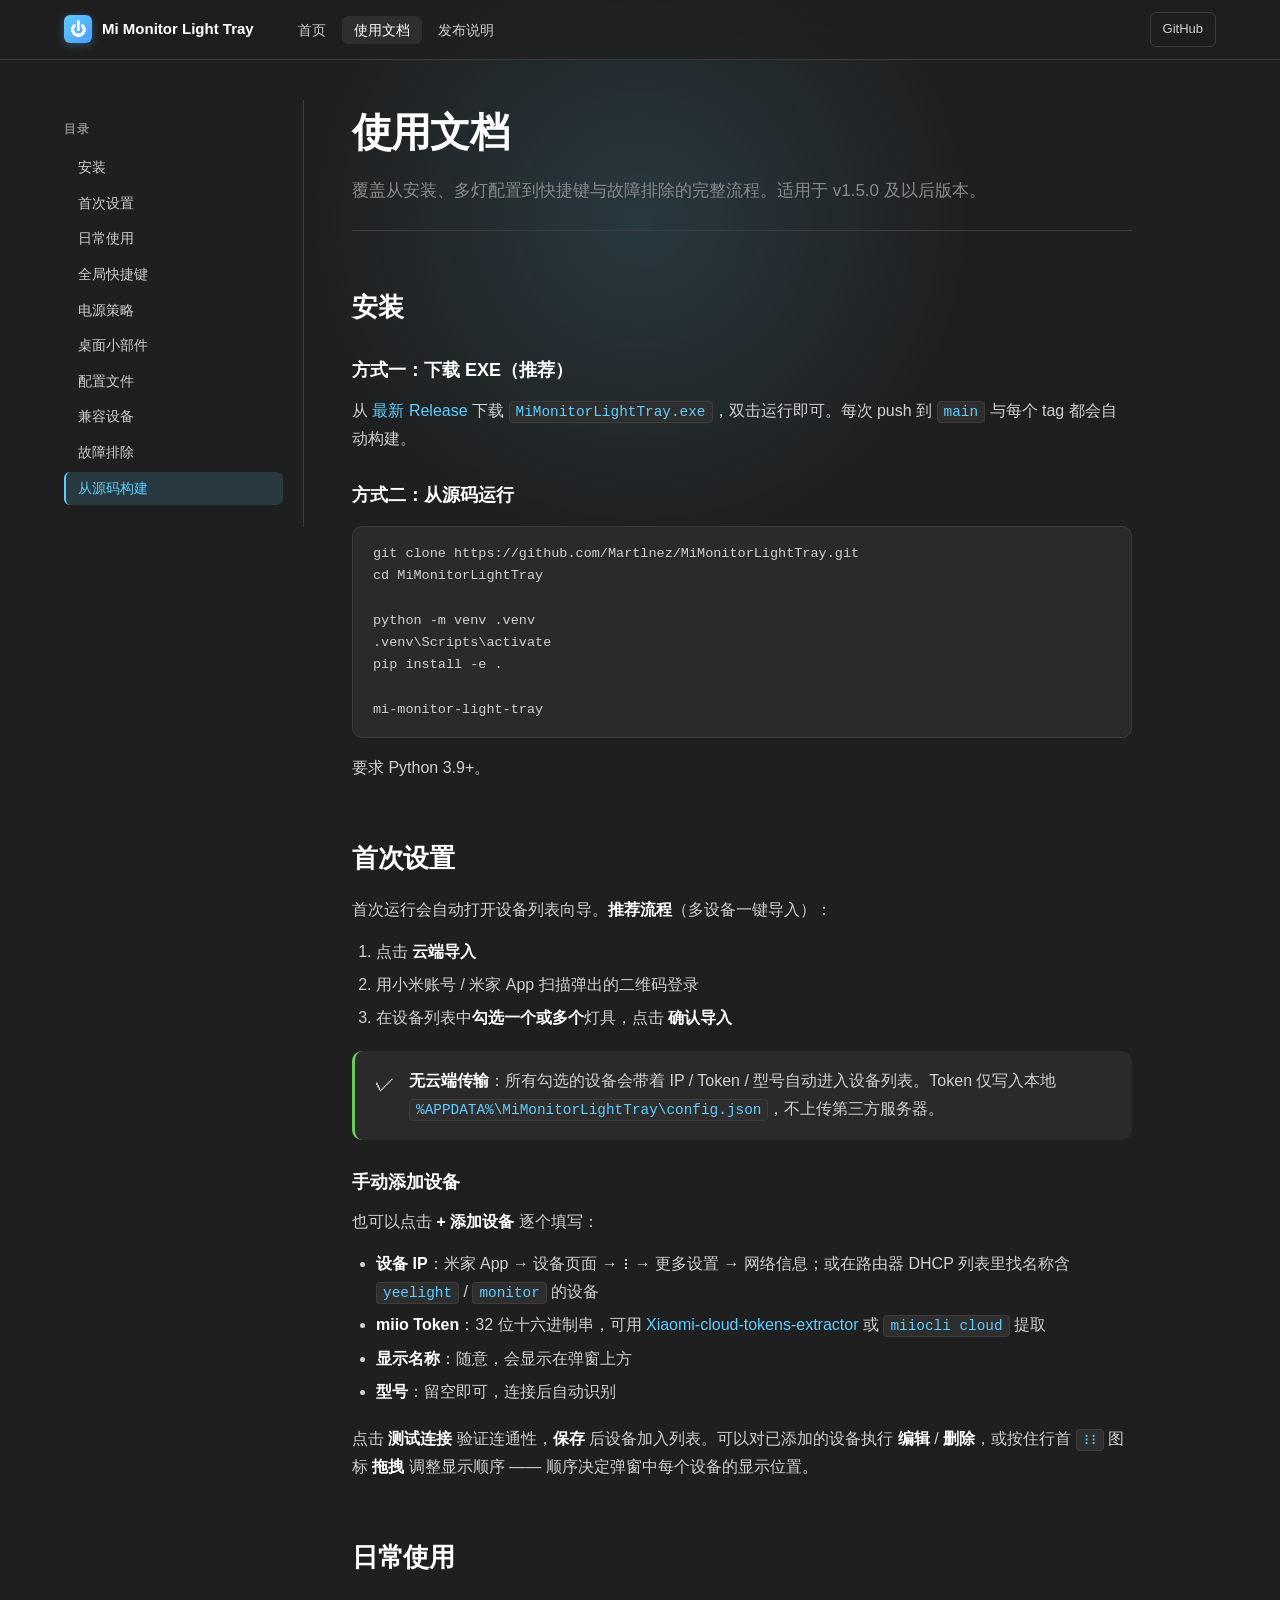
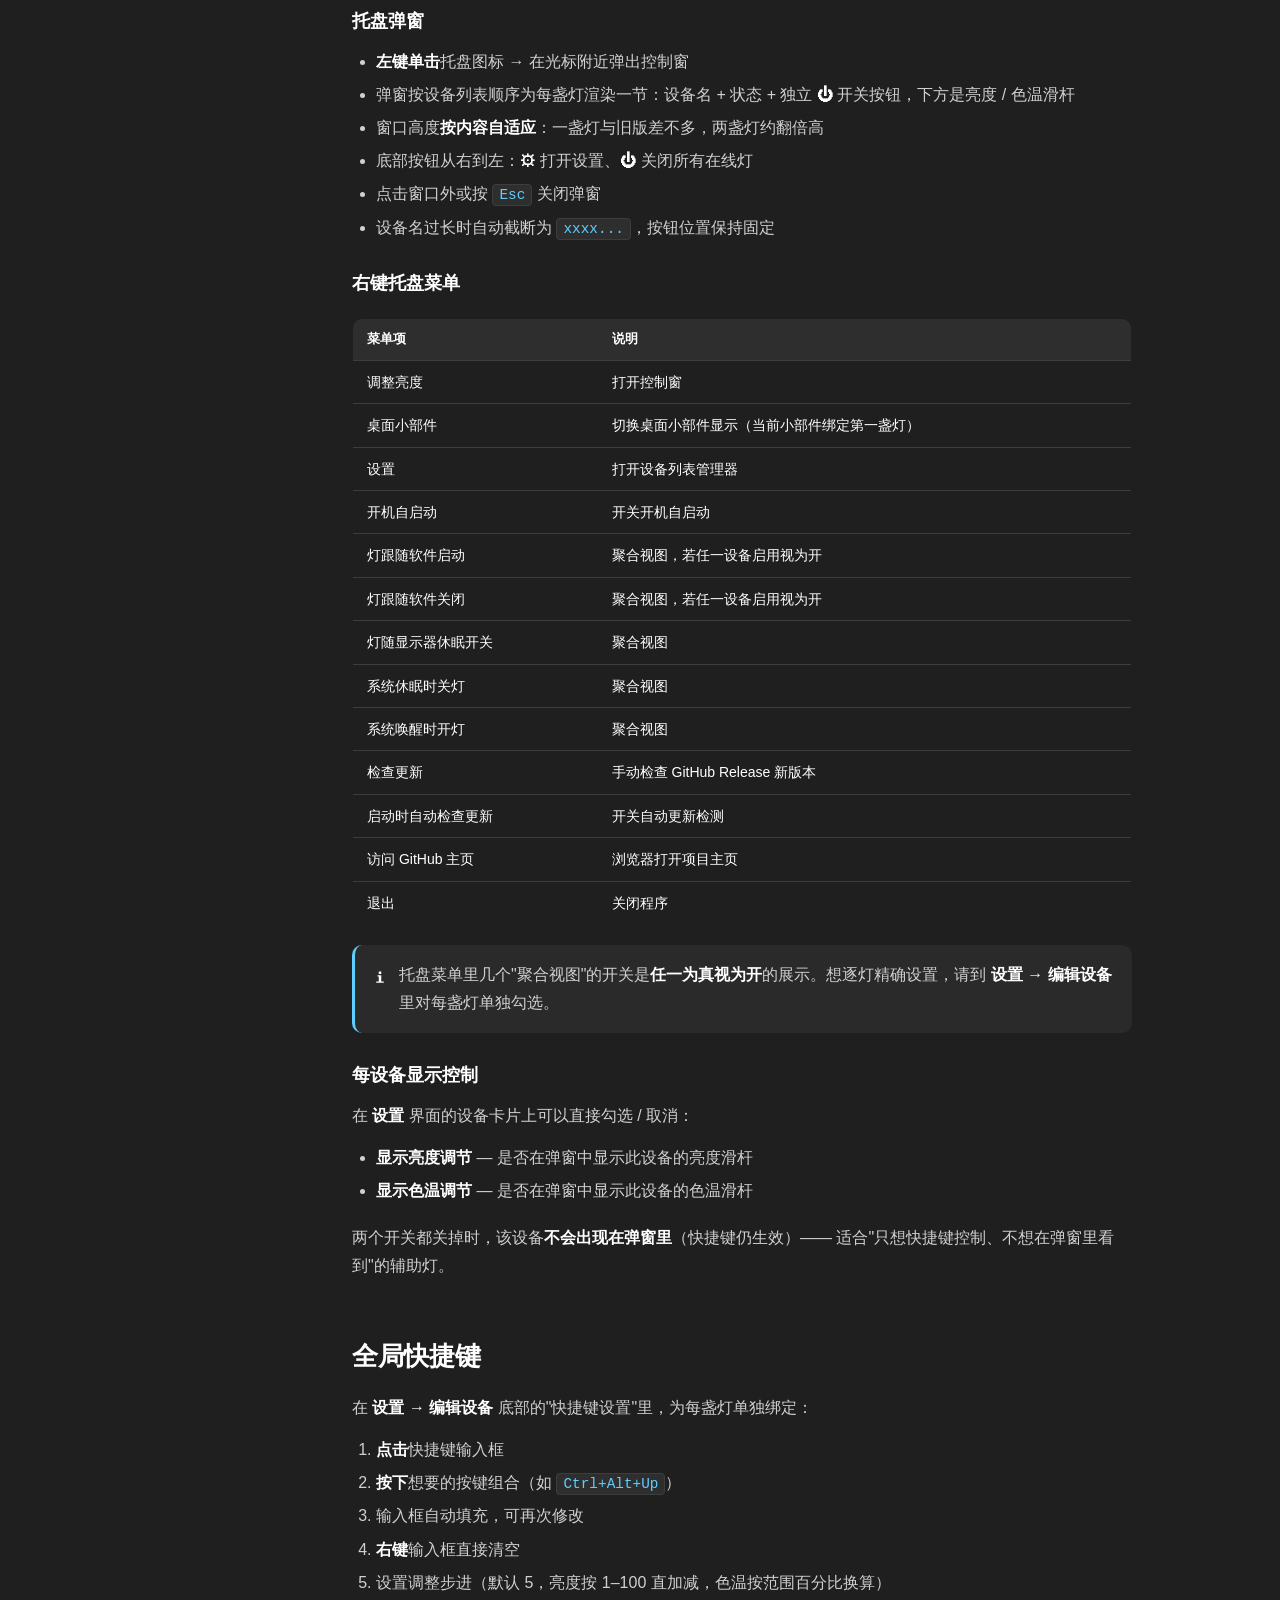
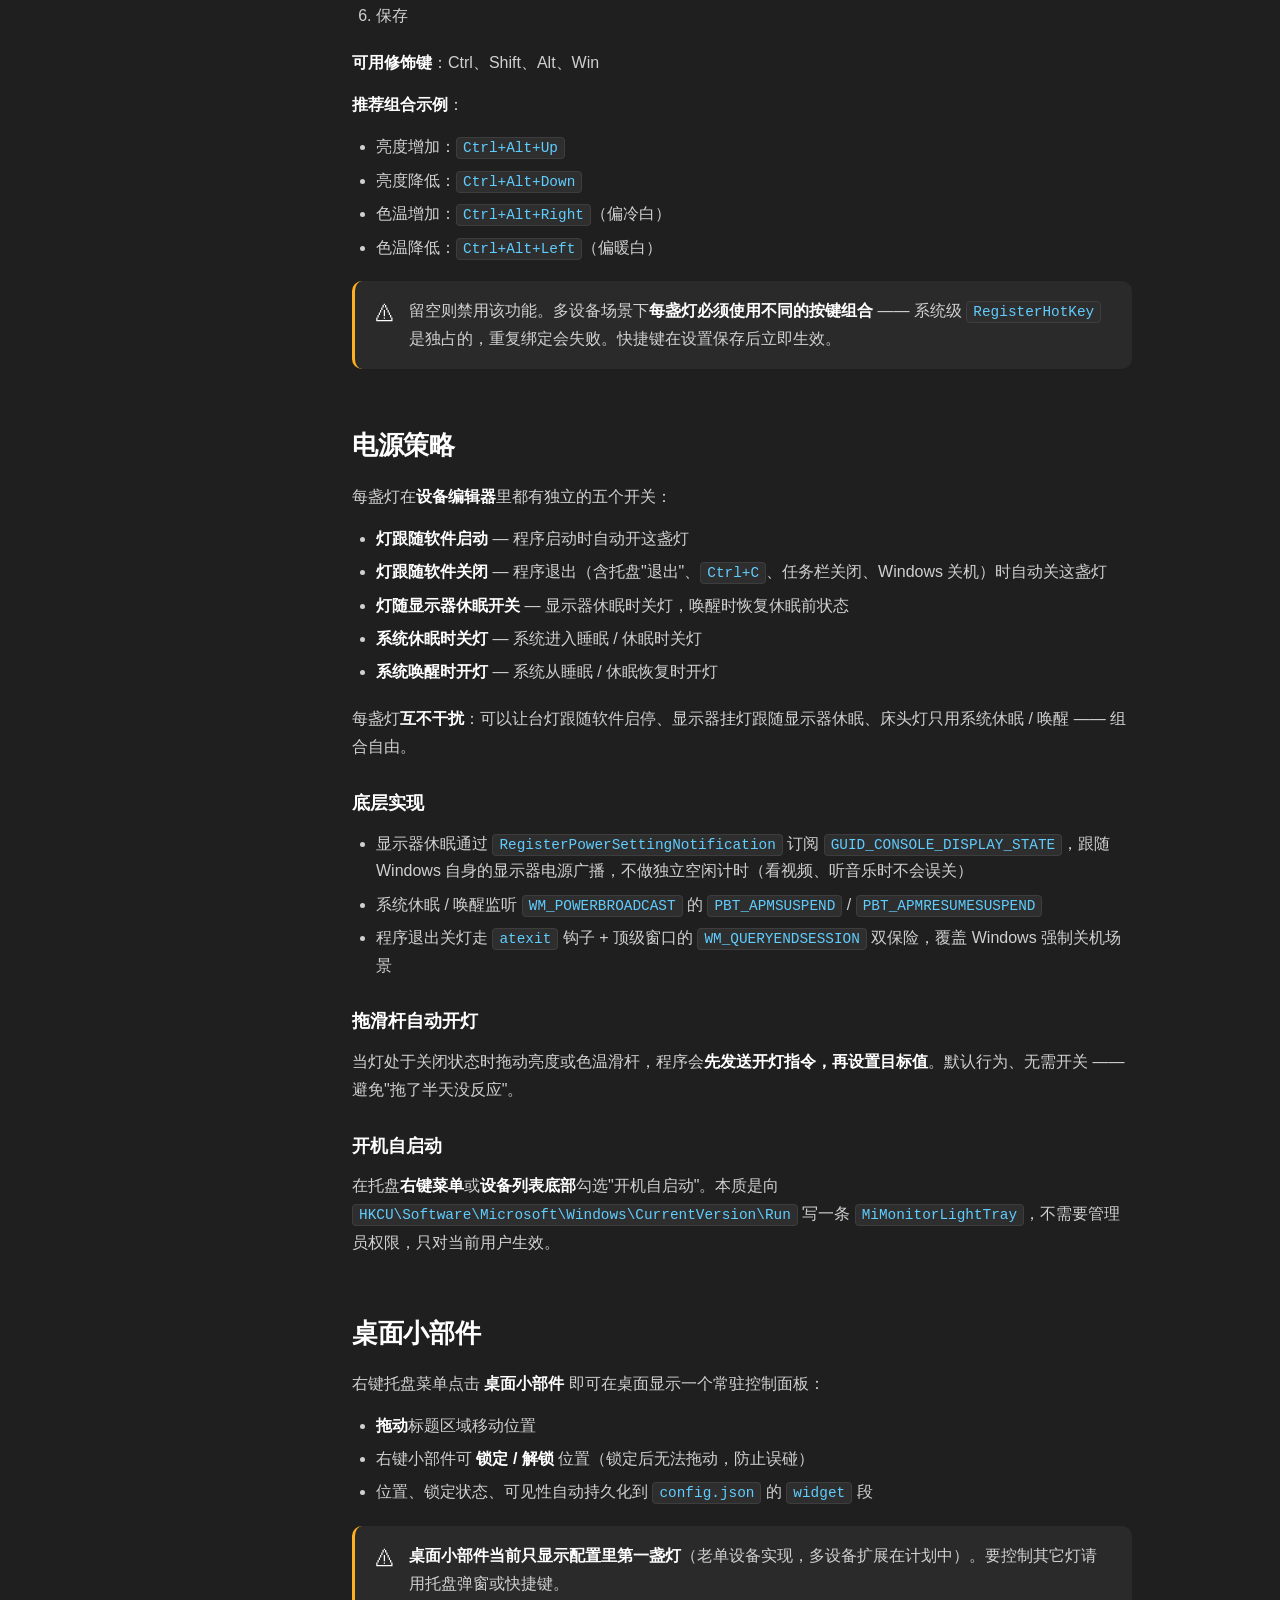
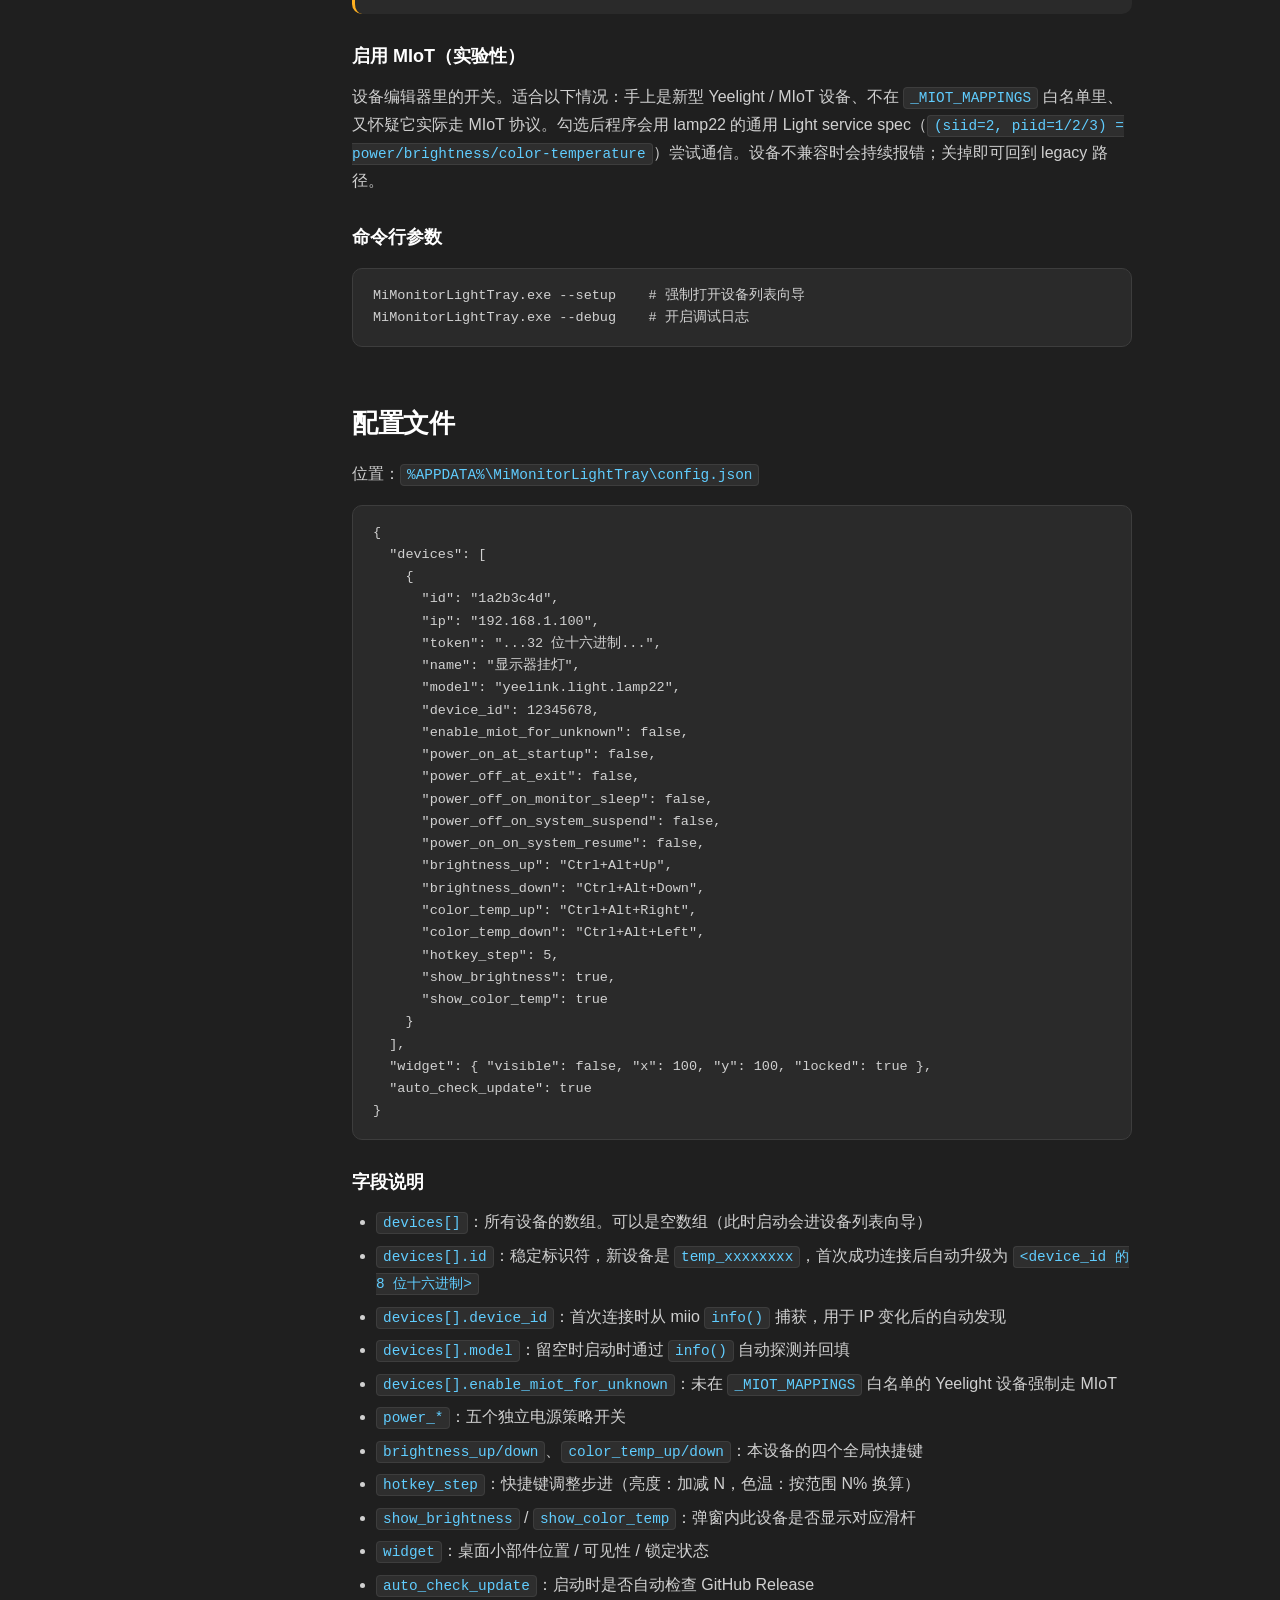
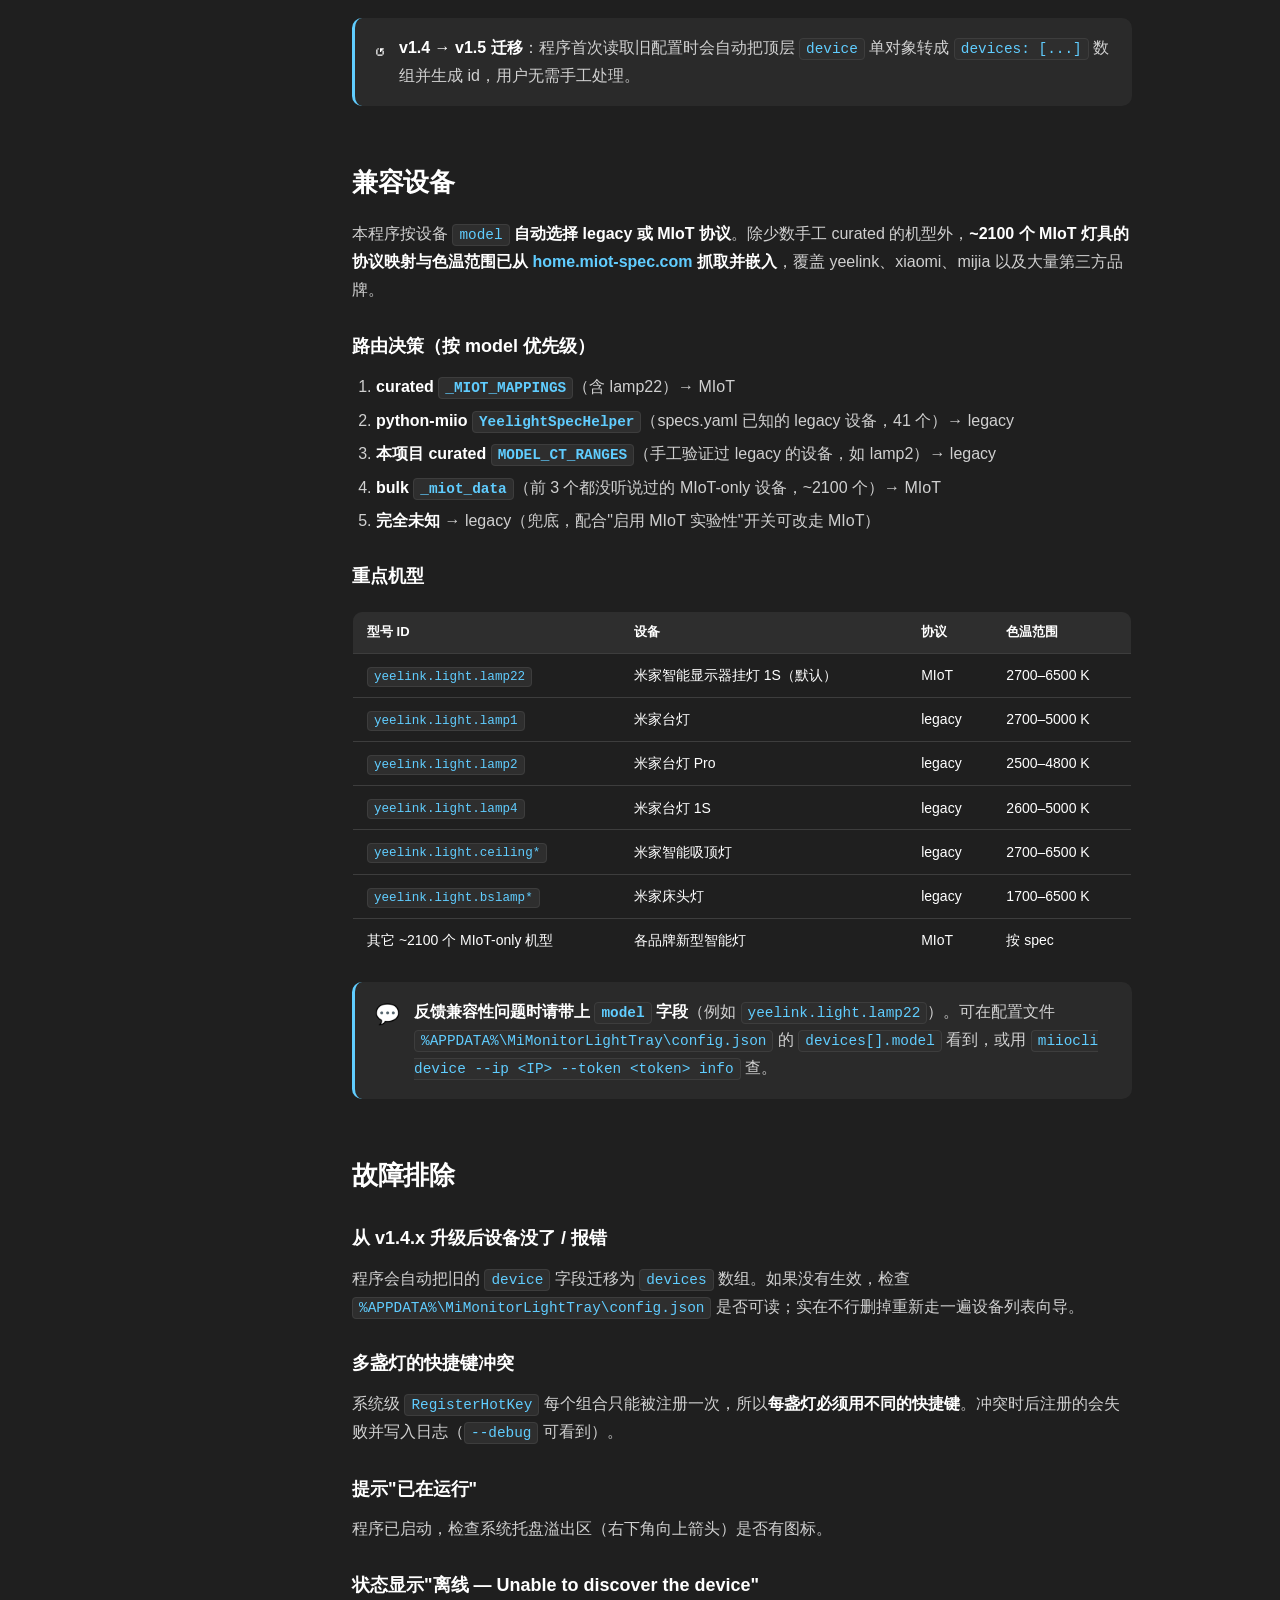
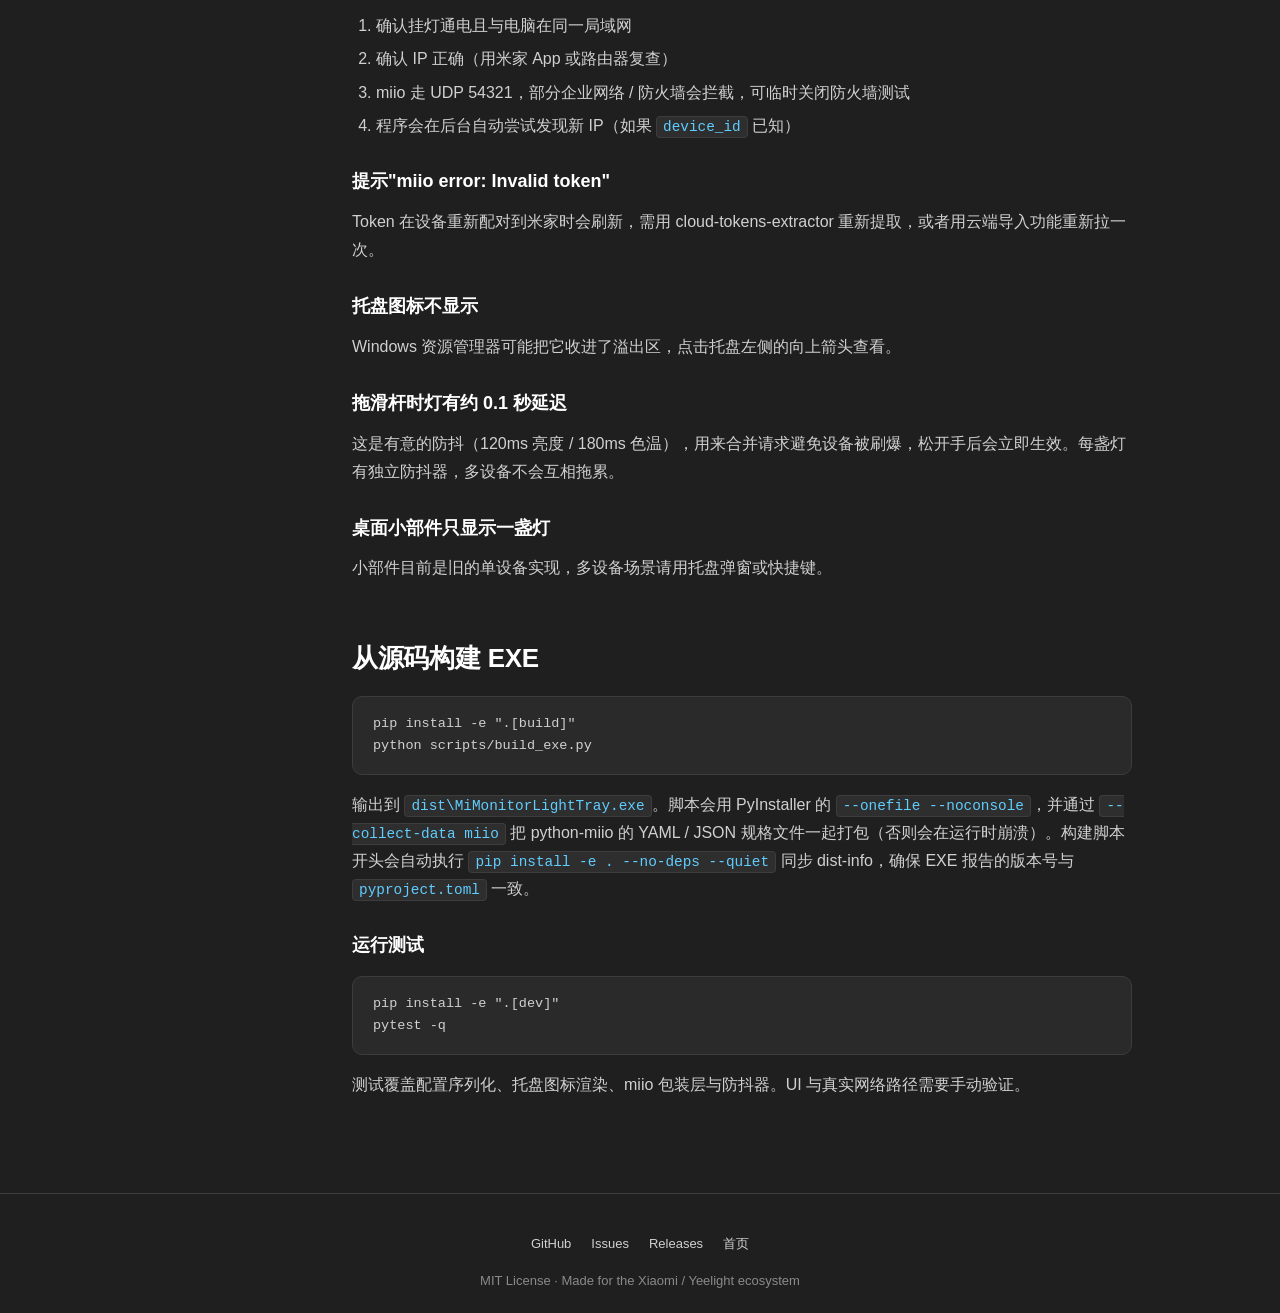
==== docs/guide.html @ fd7fd60d "docs: 新增 GitHub Pages 站点（首页 + 使用文档 + 发布说明） - docs/index.html：项目主页，含 UI mock 预览、特性网格、快速上手 - docs/guid" ====
<!DOCTYPE html>
<html lang="zh-CN">
<head>
<meta charset="UTF-8">
<meta name="viewport" content="width=device-width, initial-scale=1.0">
<title>使用文档 — Mi Monitor Light Tray</title>
<meta name="description" content="Mi Monitor Light Tray 使用手册：安装、多灯配置、快捷键、电源策略、故障排除。">
<link rel="icon" type="image/svg+xml" href="assets/img/favicon.svg">
<link rel="stylesheet" href="assets/css/style.css">
</head>
<body>

<nav class="nav">
    <div class="nav-inner">
        <a href="index.html" class="nav-logo">
            <span class="nav-logo-icon">⏻</span>
            <span>Mi Monitor Light Tray</span>
        </a>
        <ul class="nav-links">
            <li><a href="index.html">首页</a></li>
            <li><a href="guide.html">使用文档</a></li>
            <li><a href="releases.html">发布说明</a></li>
        </ul>
        <a href="https://github.com/Martlnez/MiMonitorLightTray" class="nav-github" target="_blank" rel="noopener">GitHub</a>
    </div>
</nav>

<main>
<div class="doc-layout">

<aside class="doc-toc">
    <h4>目录</h4>
    <ul>
        <li><a href="#安装">安装</a></li>
        <li><a href="#首次设置">首次设置</a></li>
        <li><a href="#使用">日常使用</a></li>
        <li><a href="#快捷键">全局快捷键</a></li>
        <li><a href="#电源策略">电源策略</a></li>
        <li><a href="#桌面小部件">桌面小部件</a></li>
        <li><a href="#配置文件">配置文件</a></li>
        <li><a href="#兼容设备">兼容设备</a></li>
        <li><a href="#故障排除">故障排除</a></li>
        <li><a href="#从源码构建">从源码构建</a></li>
    </ul>
</aside>

<article class="doc-content">

<h1>使用文档</h1>
<p class="doc-lead">
    覆盖从安装、多灯配置到快捷键与故障排除的完整流程。适用于 v1.5.0 及以后版本。
</p>

<h2 id="安装">安装</h2>

<h3>方式一：下载 EXE（推荐）</h3>
<p>从 <a href="https://github.com/Martlnez/MiMonitorLightTray/releases/latest" target="_blank" rel="noopener">最新 Release</a> 下载 <code>MiMonitorLightTray.exe</code>，双击运行即可。每次 push 到 <code>main</code> 与每个 tag 都会自动构建。</p>

<h3>方式二：从源码运行</h3>
<pre><code>git clone https://github.com/Martlnez/MiMonitorLightTray.git
cd MiMonitorLightTray

python -m venv .venv
.venv\Scripts\activate
pip install -e .

mi-monitor-light-tray</code></pre>
<p>要求 Python 3.9+。</p>

<h2 id="首次设置">首次设置</h2>

<p>首次运行会自动打开设备列表向导。<strong>推荐流程</strong>（多设备一键导入）：</p>
<ol>
    <li>点击 <strong>云端导入</strong></li>
    <li>用小米账号 / 米家 App 扫描弹出的二维码登录</li>
    <li>在设备列表中<strong>勾选一个或多个</strong>灯具，点击 <strong>确认导入</strong></li>
</ol>

<div class="callout callout-success">
    <div class="callout-icon">✓</div>
    <div class="callout-body">
        <p><strong>无云端传输</strong>：所有勾选的设备会带着 IP / Token / 型号自动进入设备列表。Token 仅写入本地 <code>%APPDATA%\MiMonitorLightTray\config.json</code>，不上传第三方服务器。</p>
    </div>
</div>

<h3>手动添加设备</h3>
<p>也可以点击 <strong>+ 添加设备</strong> 逐个填写：</p>
<ul>
    <li><strong>设备 IP</strong>：米家 App → 设备页面 → ⋮ → 更多设置 → 网络信息；或在路由器 DHCP 列表里找名称含 <code>yeelight</code> / <code>monitor</code> 的设备</li>
    <li><strong>miio Token</strong>：32 位十六进制串，可用 <a href="https://github.com/PiotrMachowski/Xiaomi-cloud-tokens-extractor" target="_blank" rel="noopener">Xiaomi-cloud-tokens-extractor</a> 或 <code>miiocli cloud</code> 提取</li>
    <li><strong>显示名称</strong>：随意，会显示在弹窗上方</li>
    <li><strong>型号</strong>：留空即可，连接后自动识别</li>
</ul>
<p>点击 <strong>测试连接</strong> 验证连通性，<strong>保存</strong> 后设备加入列表。可以对已添加的设备执行 <strong>编辑</strong> / <strong>删除</strong>，或按住行首 <code>⋮⋮</code> 图标 <strong>拖拽</strong> 调整显示顺序 —— 顺序决定弹窗中每个设备的显示位置。</p>

<h2 id="使用">日常使用</h2>

<h3>托盘弹窗</h3>
<ul>
    <li><strong>左键单击</strong>托盘图标 → 在光标附近弹出控制窗</li>
    <li>弹窗按设备列表顺序为每盏灯渲染一节：设备名 + 状态 + 独立 <strong>⏻</strong> 开关按钮，下方是亮度 / 色温滑杆</li>
    <li>窗口高度<strong>按内容自适应</strong>：一盏灯与旧版差不多，两盏灯约翻倍高</li>
    <li>底部按钮从右到左：<strong>⚙</strong> 打开设置、<strong>⏻</strong> 关闭所有在线灯</li>
    <li>点击窗口外或按 <code>Esc</code> 关闭弹窗</li>
    <li>设备名过长时自动截断为 <code>xxxx...</code>，按钮位置保持固定</li>
</ul>

<h3>右键托盘菜单</h3>
<table>
<thead><tr><th>菜单项</th><th>说明</th></tr></thead>
<tbody>
<tr><td>调整亮度</td><td>打开控制窗</td></tr>
<tr><td>桌面小部件</td><td>切换桌面小部件显示（当前小部件绑定第一盏灯）</td></tr>
<tr><td>设置</td><td>打开设备列表管理器</td></tr>
<tr><td>开机自启动</td><td>开关开机自启动</td></tr>
<tr><td>灯跟随软件启动</td><td>聚合视图，若任一设备启用视为开</td></tr>
<tr><td>灯跟随软件关闭</td><td>聚合视图，若任一设备启用视为开</td></tr>
<tr><td>灯随显示器休眠开关</td><td>聚合视图</td></tr>
<tr><td>系统休眠时关灯</td><td>聚合视图</td></tr>
<tr><td>系统唤醒时开灯</td><td>聚合视图</td></tr>
<tr><td>检查更新</td><td>手动检查 GitHub Release 新版本</td></tr>
<tr><td>启动时自动检查更新</td><td>开关自动更新检测</td></tr>
<tr><td>访问 GitHub 主页</td><td>浏览器打开项目主页</td></tr>
<tr><td>退出</td><td>关闭程序</td></tr>
</tbody>
</table>

<div class="callout callout-info">
    <div class="callout-icon">ℹ</div>
    <div class="callout-body">
        <p>托盘菜单里几个"聚合视图"的开关是<strong>任一为真视为开</strong>的展示。想逐灯精确设置，请到 <strong>设置 → 编辑设备</strong> 里对每盏灯单独勾选。</p>
    </div>
</div>

<h3>每设备显示控制</h3>
<p>在 <strong>设置</strong> 界面的设备卡片上可以直接勾选 / 取消：</p>
<ul>
    <li><strong>显示亮度调节</strong> — 是否在弹窗中显示此设备的亮度滑杆</li>
    <li><strong>显示色温调节</strong> — 是否在弹窗中显示此设备的色温滑杆</li>
</ul>
<p>两个开关都关掉时，该设备<strong>不会出现在弹窗里</strong>（快捷键仍生效）—— 适合"只想快捷键控制、不想在弹窗里看到"的辅助灯。</p>

<h2 id="快捷键">全局快捷键</h2>

<p>在 <strong>设置 → 编辑设备</strong> 底部的"快捷键设置"里，为每盏灯单独绑定：</p>
<ol>
    <li><strong>点击</strong>快捷键输入框</li>
    <li><strong>按下</strong>想要的按键组合（如 <code>Ctrl+Alt+Up</code>）</li>
    <li>输入框自动填充，可再次修改</li>
    <li><strong>右键</strong>输入框直接清空</li>
    <li>设置调整步进（默认 5，亮度按 1–100 直加减，色温按范围百分比换算）</li>
    <li>保存</li>
</ol>

<p><strong>可用修饰键</strong>：Ctrl、Shift、Alt、Win</p>
<p><strong>推荐组合示例</strong>：</p>
<ul>
    <li>亮度增加：<code>Ctrl+Alt+Up</code></li>
    <li>亮度降低：<code>Ctrl+Alt+Down</code></li>
    <li>色温增加：<code>Ctrl+Alt+Right</code>（偏冷白）</li>
    <li>色温降低：<code>Ctrl+Alt+Left</code>（偏暖白）</li>
</ul>

<div class="callout callout-warn">
    <div class="callout-icon">⚠</div>
    <div class="callout-body">
        <p>留空则禁用该功能。多设备场景下<strong>每盏灯必须使用不同的按键组合</strong> —— 系统级 <code>RegisterHotKey</code> 是独占的，重复绑定会失败。快捷键在设置保存后立即生效。</p>
    </div>
</div>

<h2 id="电源策略">电源策略</h2>

<p>每盏灯在<strong>设备编辑器</strong>里都有独立的五个开关：</p>
<ul>
    <li><strong>灯跟随软件启动</strong> — 程序启动时自动开这盏灯</li>
    <li><strong>灯跟随软件关闭</strong> — 程序退出（含托盘"退出"、<code>Ctrl+C</code>、任务栏关闭、Windows 关机）时自动关这盏灯</li>
    <li><strong>灯随显示器休眠开关</strong> — 显示器休眠时关灯，唤醒时恢复休眠前状态</li>
    <li><strong>系统休眠时关灯</strong> — 系统进入睡眠 / 休眠时关灯</li>
    <li><strong>系统唤醒时开灯</strong> — 系统从睡眠 / 休眠恢复时开灯</li>
</ul>

<p>每盏灯<strong>互不干扰</strong>：可以让台灯跟随软件启停、显示器挂灯跟随显示器休眠、床头灯只用系统休眠 / 唤醒 —— 组合自由。</p>

<h3>底层实现</h3>
<ul>
    <li>显示器休眠通过 <code>RegisterPowerSettingNotification</code> 订阅 <code>GUID_CONSOLE_DISPLAY_STATE</code>，跟随 Windows 自身的显示器电源广播，不做独立空闲计时（看视频、听音乐时不会误关）</li>
    <li>系统休眠 / 唤醒监听 <code>WM_POWERBROADCAST</code> 的 <code>PBT_APMSUSPEND</code> / <code>PBT_APMRESUMESUSPEND</code></li>
    <li>程序退出关灯走 <code>atexit</code> 钩子 + 顶级窗口的 <code>WM_QUERYENDSESSION</code> 双保险，覆盖 Windows 强制关机场景</li>
</ul>

<h3>拖滑杆自动开灯</h3>
<p>当灯处于关闭状态时拖动亮度或色温滑杆，程序会<strong>先发送开灯指令，再设置目标值</strong>。默认行为、无需开关 —— 避免"拖了半天没反应"。</p>

<h3>开机自启动</h3>
<p>在托盘<strong>右键菜单</strong>或<strong>设备列表底部</strong>勾选"开机自启动"。本质是向 <code>HKCU\Software\Microsoft\Windows\CurrentVersion\Run</code> 写一条 <code>MiMonitorLightTray</code>，不需要管理员权限，只对当前用户生效。</p>

<h2 id="桌面小部件">桌面小部件</h2>

<p>右键托盘菜单点击 <strong>桌面小部件</strong> 即可在桌面显示一个常驻控制面板：</p>
<ul>
    <li><strong>拖动</strong>标题区域移动位置</li>
    <li>右键小部件可 <strong>锁定 / 解锁</strong> 位置（锁定后无法拖动，防止误碰）</li>
    <li>位置、锁定状态、可见性自动持久化到 <code>config.json</code> 的 <code>widget</code> 段</li>
</ul>

<div class="callout callout-warn">
    <div class="callout-icon">⚠</div>
    <div class="callout-body">
        <p><strong>桌面小部件当前只显示配置里第一盏灯</strong>（老单设备实现，多设备扩展在计划中）。要控制其它灯请用托盘弹窗或快捷键。</p>
    </div>
</div>

<h3>启用 MIoT（实验性）</h3>
<p>设备编辑器里的开关。适合以下情况：手上是新型 Yeelight / MIoT 设备、不在 <code>_MIOT_MAPPINGS</code> 白名单里、又怀疑它实际走 MIoT 协议。勾选后程序会用 lamp22 的通用 Light service spec（<code>(siid=2, piid=1/2/3) = power/brightness/color-temperature</code>）尝试通信。设备不兼容时会持续报错；关掉即可回到 legacy 路径。</p>

<h3>命令行参数</h3>
<pre><code>MiMonitorLightTray.exe --setup    # 强制打开设备列表向导
MiMonitorLightTray.exe --debug    # 开启调试日志</code></pre>

<h2 id="配置文件">配置文件</h2>

<p>位置：<code>%APPDATA%\MiMonitorLightTray\config.json</code></p>

<pre><code>{
  "devices": [
    {
      "id": "1a2b3c4d",
      "ip": "192.168.1.100",
      "token": "...32 位十六进制...",
      "name": "显示器挂灯",
      "model": "yeelink.light.lamp22",
      "device_id": 12345678,
      "enable_miot_for_unknown": false,
      "power_on_at_startup": false,
      "power_off_at_exit": false,
      "power_off_on_monitor_sleep": false,
      "power_off_on_system_suspend": false,
      "power_on_on_system_resume": false,
      "brightness_up": "Ctrl+Alt+Up",
      "brightness_down": "Ctrl+Alt+Down",
      "color_temp_up": "Ctrl+Alt+Right",
      "color_temp_down": "Ctrl+Alt+Left",
      "hotkey_step": 5,
      "show_brightness": true,
      "show_color_temp": true
    }
  ],
  "widget": { "visible": false, "x": 100, "y": 100, "locked": true },
  "auto_check_update": true
}</code></pre>

<h3>字段说明</h3>
<ul>
    <li><code>devices[]</code>：所有设备的数组。可以是空数组（此时启动会进设备列表向导）</li>
    <li><code>devices[].id</code>：稳定标识符，新设备是 <code>temp_xxxxxxxx</code>，首次成功连接后自动升级为 <code>&lt;device_id 的 8 位十六进制&gt;</code></li>
    <li><code>devices[].device_id</code>：首次连接时从 miio <code>info()</code> 捕获，用于 IP 变化后的自动发现</li>
    <li><code>devices[].model</code>：留空时启动时通过 <code>info()</code> 自动探测并回填</li>
    <li><code>devices[].enable_miot_for_unknown</code>：未在 <code>_MIOT_MAPPINGS</code> 白名单的 Yeelight 设备强制走 MIoT</li>
    <li><code>power_*</code>：五个独立电源策略开关</li>
    <li><code>brightness_up/down</code>、<code>color_temp_up/down</code>：本设备的四个全局快捷键</li>
    <li><code>hotkey_step</code>：快捷键调整步进（亮度：加减 N，色温：按范围 N% 换算）</li>
    <li><code>show_brightness</code> / <code>show_color_temp</code>：弹窗内此设备是否显示对应滑杆</li>
    <li><code>widget</code>：桌面小部件位置 / 可见性 / 锁定状态</li>
    <li><code>auto_check_update</code>：启动时是否自动检查 GitHub Release</li>
</ul>

<div class="callout callout-info">
    <div class="callout-icon">↺</div>
    <div class="callout-body">
        <p><strong>v1.4 → v1.5 迁移</strong>：程序首次读取旧配置时会自动把顶层 <code>device</code> 单对象转成 <code>devices: [...]</code> 数组并生成 id，用户无需手工处理。</p>
    </div>
</div>

<h2 id="兼容设备">兼容设备</h2>

<p>本程序按设备 <code>model</code> <strong>自动选择 legacy 或 MIoT 协议</strong>。除少数手工 curated 的机型外，<strong>~2100 个 MIoT 灯具的协议映射与色温范围已从 <a href="https://home.miot-spec.com" target="_blank" rel="noopener">home.miot-spec.com</a> 抓取并嵌入</strong>，覆盖 yeelink、xiaomi、mijia 以及大量第三方品牌。</p>

<h3>路由决策（按 model 优先级）</h3>
<ol>
    <li><strong>curated <code>_MIOT_MAPPINGS</code></strong>（含 lamp22）→ MIoT</li>
    <li><strong>python-miio <code>YeelightSpecHelper</code></strong>（specs.yaml 已知的 legacy 设备，41 个）→ legacy</li>
    <li><strong>本项目 curated <code>MODEL_CT_RANGES</code></strong>（手工验证过 legacy 的设备，如 lamp2）→ legacy</li>
    <li><strong>bulk <code>_miot_data</code></strong>（前 3 个都没听说过的 MIoT-only 设备，~2100 个）→ MIoT</li>
    <li><strong>完全未知</strong> → legacy（兜底，配合"启用 MIoT 实验性"开关可改走 MIoT）</li>
</ol>

<h3>重点机型</h3>
<table>
<thead><tr><th>型号 ID</th><th>设备</th><th>协议</th><th>色温范围</th></tr></thead>
<tbody>
<tr><td><code>yeelink.light.lamp22</code></td><td>米家智能显示器挂灯 1S（默认）</td><td>MIoT</td><td>2700–6500 K</td></tr>
<tr><td><code>yeelink.light.lamp1</code></td><td>米家台灯</td><td>legacy</td><td>2700–5000 K</td></tr>
<tr><td><code>yeelink.light.lamp2</code></td><td>米家台灯 Pro</td><td>legacy</td><td>2500–4800 K</td></tr>
<tr><td><code>yeelink.light.lamp4</code></td><td>米家台灯 1S</td><td>legacy</td><td>2600–5000 K</td></tr>
<tr><td><code>yeelink.light.ceiling*</code></td><td>米家智能吸顶灯</td><td>legacy</td><td>2700–6500 K</td></tr>
<tr><td><code>yeelink.light.bslamp*</code></td><td>米家床头灯</td><td>legacy</td><td>1700–6500 K</td></tr>
<tr><td>其它 ~2100 个 MIoT-only 机型</td><td>各品牌新型智能灯</td><td>MIoT</td><td>按 spec</td></tr>
</tbody>
</table>

<div class="callout callout-info">
    <div class="callout-icon">💬</div>
    <div class="callout-body">
        <p><strong>反馈兼容性问题时请带上 <code>model</code> 字段</strong>（例如 <code>yeelink.light.lamp22</code>）。可在配置文件 <code>%APPDATA%\MiMonitorLightTray\config.json</code> 的 <code>devices[].model</code> 看到，或用 <code>miiocli device --ip &lt;IP&gt; --token &lt;token&gt; info</code> 查。</p>
    </div>
</div>

<h2 id="故障排除">故障排除</h2>

<h3>从 v1.4.x 升级后设备没了 / 报错</h3>
<p>程序会自动把旧的 <code>device</code> 字段迁移为 <code>devices</code> 数组。如果没有生效，检查 <code>%APPDATA%\MiMonitorLightTray\config.json</code> 是否可读；实在不行删掉重新走一遍设备列表向导。</p>

<h3>多盏灯的快捷键冲突</h3>
<p>系统级 <code>RegisterHotKey</code> 每个组合只能被注册一次，所以<strong>每盏灯必须用不同的快捷键</strong>。冲突时后注册的会失败并写入日志（<code>--debug</code> 可看到）。</p>

<h3>提示"已在运行"</h3>
<p>程序已启动，检查系统托盘溢出区（右下角向上箭头）是否有图标。</p>

<h3>状态显示"离线 — Unable to discover the device"</h3>
<ol>
    <li>确认挂灯通电且与电脑在同一局域网</li>
    <li>确认 IP 正确（用米家 App 或路由器复查）</li>
    <li>miio 走 UDP 54321，部分企业网络 / 防火墙会拦截，可临时关闭防火墙测试</li>
    <li>程序会在后台自动尝试发现新 IP（如果 <code>device_id</code> 已知）</li>
</ol>

<h3>提示"miio error: Invalid token"</h3>
<p>Token 在设备重新配对到米家时会刷新，需用 cloud-tokens-extractor 重新提取，或者用云端导入功能重新拉一次。</p>

<h3>托盘图标不显示</h3>
<p>Windows 资源管理器可能把它收进了溢出区，点击托盘左侧的向上箭头查看。</p>

<h3>拖滑杆时灯有约 0.1 秒延迟</h3>
<p>这是有意的防抖（120ms 亮度 / 180ms 色温），用来合并请求避免设备被刷爆，松开手后会立即生效。每盏灯有独立防抖器，多设备不会互相拖累。</p>

<h3>桌面小部件只显示一盏灯</h3>
<p>小部件目前是旧的单设备实现，多设备场景请用托盘弹窗或快捷键。</p>

<h2 id="从源码构建">从源码构建 EXE</h2>

<pre><code>pip install -e ".[build]"
python scripts/build_exe.py</code></pre>

<p>输出到 <code>dist\MiMonitorLightTray.exe</code>。脚本会用 PyInstaller 的 <code>--onefile --noconsole</code>，并通过 <code>--collect-data miio</code> 把 python-miio 的 YAML / JSON 规格文件一起打包（否则会在运行时崩溃）。构建脚本开头会自动执行 <code>pip install -e . --no-deps --quiet</code> 同步 dist-info，确保 EXE 报告的版本号与 <code>pyproject.toml</code> 一致。</p>

<h3>运行测试</h3>
<pre><code>pip install -e ".[dev]"
pytest -q</code></pre>

<p>测试覆盖配置序列化、托盘图标渲染、miio 包装层与防抖器。UI 与真实网络路径需要手动验证。</p>

</article>
</div>
</main>

<footer>
    <div class="footer-links">
        <a href="https://github.com/Martlnez/MiMonitorLightTray" target="_blank" rel="noopener">GitHub</a>
        <a href="https://github.com/Martlnez/MiMonitorLightTray/issues" target="_blank" rel="noopener">Issues</a>
        <a href="https://github.com/Martlnez/MiMonitorLightTray/releases" target="_blank" rel="noopener">Releases</a>
        <a href="index.html">首页</a>
    </div>
    <div>MIT License · Made for the Xiaomi / Yeelight ecosystem</div>
</footer>

<script src="assets/js/main.js"></script>
</body>
</html>
---- docs/assets/css/style.css ----
/* ============================================================
   Mi Monitor Light Tray — GitHub Pages
   Fluent Design 深色主题，配色沿用桌面应用
   ============================================================ */

:root {
    --bg-primary:      #1f1f1f;
    --bg-secondary:    #2a2a2a;
    --bg-tertiary:     #333333;
    --bg-elevated:     #2e2e2e;
    --border:          #3d3d3d;
    --border-strong:   #4a4a4a;
    --text-primary:    #ffffff;
    --text-secondary:  #d0d0d0;
    --text-muted:      #8a8a8a;
    --accent:          #60cdff;
    --accent-hover:    #9de4ff;
    --accent-dim:      rgba(96, 205, 255, 0.15);
    --success:         #6ccb5f;
    --warning:         #ffb020;
    --danger:          #ff6b6b;
    --radius-sm:       6px;
    --radius:          10px;
    --radius-lg:       16px;
    --shadow:          0 4px 20px rgba(0, 0, 0, 0.4);
    --shadow-lg:       0 8px 40px rgba(0, 0, 0, 0.5);
    --font-sans:       "Segoe UI Variable Display", "Microsoft YaHei UI",
                       -apple-system, BlinkMacSystemFont, "Helvetica Neue", sans-serif;
    --font-mono:       "Cascadia Code", "Consolas", "SF Mono", Menlo, monospace;
}

* {
    box-sizing: border-box;
    margin: 0;
    padding: 0;
}

html {
    scroll-behavior: smooth;
    scroll-padding-top: 80px;
}

body {
    font-family: var(--font-sans);
    background: var(--bg-primary);
    color: var(--text-primary);
    line-height: 1.6;
    -webkit-font-smoothing: antialiased;
    -moz-osx-font-smoothing: grayscale;
    overflow-x: hidden;
}

/* 背景光晕 */
body::before {
    content: "";
    position: fixed;
    top: -20%;
    left: 50%;
    transform: translateX(-50%);
    width: 800px;
    height: 800px;
    background: radial-gradient(circle, var(--accent-dim) 0%, transparent 60%);
    pointer-events: none;
    z-index: 0;
}

a { color: var(--accent); text-decoration: none; transition: color 0.15s; }
a:hover { color: var(--accent-hover); }

code {
    font-family: var(--font-mono);
    background: var(--bg-elevated);
    border: 1px solid var(--border);
    border-radius: 4px;
    padding: 2px 6px;
    font-size: 0.9em;
    color: var(--accent);
}

pre {
    background: var(--bg-secondary);
    border: 1px solid var(--border);
    border-radius: var(--radius);
    padding: 16px 20px;
    overflow-x: auto;
    font-family: var(--font-mono);
    font-size: 13.5px;
    line-height: 1.65;
    color: var(--text-secondary);
    margin: 16px 0;
}

pre code {
    background: transparent;
    border: none;
    padding: 0;
    color: inherit;
    font-size: inherit;
}

/* ============================================================
   顶部导航
   ============================================================ */

.nav {
    position: fixed;
    top: 0;
    left: 0;
    right: 0;
    z-index: 100;
    background: rgba(31, 31, 31, 0.75);
    backdrop-filter: blur(20px) saturate(140%);
    -webkit-backdrop-filter: blur(20px) saturate(140%);
    border-bottom: 1px solid var(--border);
}

.nav-inner {
    max-width: 1200px;
    margin: 0 auto;
    padding: 12px 24px;
    display: flex;
    align-items: center;
    gap: 32px;
}

.nav-logo {
    display: flex;
    align-items: center;
    gap: 10px;
    font-weight: 600;
    font-size: 15px;
    color: var(--text-primary);
}

.nav-logo-icon {
    width: 28px;
    height: 28px;
    border-radius: 6px;
    background: linear-gradient(135deg, var(--accent), #4a9eff);
    display: flex;
    align-items: center;
    justify-content: center;
    font-size: 16px;
    box-shadow: 0 2px 8px rgba(96, 205, 255, 0.3);
}

.nav-links {
    display: flex;
    gap: 4px;
    flex: 1;
    list-style: none;
}

.nav-links a {
    color: var(--text-secondary);
    font-size: 14px;
    padding: 6px 12px;
    border-radius: var(--radius-sm);
    transition: background 0.15s, color 0.15s;
}

.nav-links a:hover,
.nav-links a.active {
    color: var(--text-primary);
    background: var(--bg-elevated);
}

.nav-github {
    display: flex;
    align-items: center;
    gap: 6px;
    padding: 6px 12px;
    border: 1px solid var(--border);
    border-radius: var(--radius-sm);
    color: var(--text-secondary);
    font-size: 13px;
    transition: border-color 0.15s, color 0.15s;
}

.nav-github:hover {
    border-color: var(--accent);
    color: var(--accent);
}

/* ============================================================
   主容器
   ============================================================ */

main {
    max-width: 1200px;
    margin: 0 auto;
    padding: 100px 24px 80px;
    position: relative;
    z-index: 1;
}

.page-main {
    max-width: 900px;
}

/* ============================================================
   Hero 首屏
   ============================================================ */

.hero {
    text-align: center;
    padding: 40px 0 60px;
}

.hero-badge {
    display: inline-flex;
    align-items: center;
    gap: 8px;
    padding: 6px 14px;
    background: var(--accent-dim);
    border: 1px solid var(--accent);
    border-radius: 999px;
    color: var(--accent);
    font-size: 13px;
    font-weight: 500;
    margin-bottom: 24px;
}

.hero h1 {
    font-size: clamp(36px, 6vw, 64px);
    font-weight: 700;
    letter-spacing: -0.02em;
    line-height: 1.1;
    margin-bottom: 20px;
    background: linear-gradient(180deg, var(--text-primary) 0%, #b0b0b0 100%);
    -webkit-background-clip: text;
    background-clip: text;
    -webkit-text-fill-color: transparent;
}

.hero-sub {
    font-size: clamp(16px, 2vw, 20px);
    color: var(--text-muted);
    max-width: 640px;
    margin: 0 auto 36px;
    line-height: 1.6;
}

.hero-actions {
    display: flex;
    gap: 12px;
    justify-content: center;
    flex-wrap: wrap;
    margin-bottom: 20px;
}

.btn {
    display: inline-flex;
    align-items: center;
    gap: 8px;
    padding: 12px 24px;
    border-radius: var(--radius);
    font-size: 15px;
    font-weight: 500;
    transition: all 0.15s;
    cursor: pointer;
    border: none;
    font-family: inherit;
}

.btn-primary {
    background: var(--accent);
    color: #0a0a0a;
    box-shadow: 0 4px 16px rgba(96, 205, 255, 0.35);
}

.btn-primary:hover {
    background: var(--accent-hover);
    color: #0a0a0a;
    transform: translateY(-1px);
    box-shadow: 0 6px 20px rgba(96, 205, 255, 0.45);
}

.btn-secondary {
    background: var(--bg-elevated);
    border: 1px solid var(--border-strong);
    color: var(--text-primary);
}

.btn-secondary:hover {
    background: var(--bg-tertiary);
    border-color: var(--accent);
    color: var(--text-primary);
}

.hero-meta {
    font-size: 13px;
    color: var(--text-muted);
    display: flex;
    gap: 16px;
    justify-content: center;
    flex-wrap: wrap;
}

.hero-meta span::before {
    content: "•";
    margin-right: 16px;
    color: var(--border-strong);
}
.hero-meta span:first-child::before { content: none; }

/* ============================================================
   Section & 标题
   ============================================================ */

section { padding: 60px 0; }

.section-title {
    font-size: 32px;
    font-weight: 700;
    letter-spacing: -0.01em;
    margin-bottom: 12px;
    text-align: center;
}

.section-sub {
    color: var(--text-muted);
    text-align: center;
    max-width: 560px;
    margin: 0 auto 48px;
    font-size: 16px;
}

/* ============================================================
   截图预览
   ============================================================ */

.preview {
    display: flex;
    justify-content: center;
    margin-bottom: 40px;
}

.preview-mock {
    width: 360px;
    background: var(--bg-primary);
    border: 1px solid var(--border-strong);
    border-radius: var(--radius-lg);
    padding: 14px 14px 6px;
    box-shadow: var(--shadow-lg);
    transform: perspective(1200px) rotateX(2deg);
}

.mock-device {
    padding: 10px 4px 12px;
    border-bottom: 1px solid var(--border);
}
.mock-device:last-of-type { border-bottom: none; padding-bottom: 8px; }

.mock-device-header {
    display: flex;
    justify-content: space-between;
    align-items: center;
    margin-bottom: 10px;
}

.mock-device-name {
    font-size: 13px;
    font-weight: 600;
    color: var(--text-primary);
}

.mock-device-status {
    font-size: 12px;
    color: var(--text-muted);
}

.mock-power {
    font-size: 16px;
    color: var(--text-muted);
    padding: 0 6px;
}
.mock-power.on { color: var(--accent); }

.mock-slider-label {
    font-size: 11px;
    color: var(--text-muted);
    margin-bottom: 4px;
    display: flex;
    justify-content: space-between;
}

.mock-slider-label span:last-child { color: var(--text-primary); font-weight: 600; }

.mock-slider {
    height: 4px;
    background: var(--border);
    border-radius: 2px;
    position: relative;
    margin-bottom: 12px;
}
.mock-slider:last-child { margin-bottom: 0; }

.mock-slider-fill {
    position: absolute;
    top: 0;
    left: 0;
    height: 100%;
    background: var(--accent);
    border-radius: 2px;
}

.mock-slider-thumb {
    position: absolute;
    top: 50%;
    width: 14px;
    height: 14px;
    background: var(--accent);
    border-radius: 50%;
    transform: translate(-50%, -50%);
    box-shadow: 0 0 0 3px rgba(96, 205, 255, 0.2);
}

.mock-footer {
    display: flex;
    justify-content: flex-end;
    gap: 8px;
    padding-top: 10px;
    border-top: 1px solid var(--border);
    margin-top: 6px;
}

.mock-footer-btn {
    font-size: 14px;
    color: var(--text-muted);
    padding: 2px 8px;
    cursor: default;
}

/* ============================================================
   特性卡片
   ============================================================ */

.features {
    display: grid;
    grid-template-columns: repeat(auto-fit, minmax(280px, 1fr));
    gap: 16px;
}

.feature {
    background: var(--bg-secondary);
    border: 1px solid var(--border);
    border-radius: var(--radius);
    padding: 24px;
    transition: transform 0.2s, border-color 0.2s;
}

.feature:hover {
    transform: translateY(-2px);
    border-color: var(--accent);
}

.feature-icon {
    width: 40px;
    height: 40px;
    border-radius: 8px;
    background: var(--accent-dim);
    color: var(--accent);
    display: flex;
    align-items: center;
    justify-content: center;
    font-size: 20px;
    margin-bottom: 14px;
}

.feature h3 {
    font-size: 17px;
    margin-bottom: 8px;
    font-weight: 600;
}

.feature p {
    color: var(--text-muted);
    font-size: 14px;
    line-height: 1.55;
}

/* ============================================================
   快速上手
   ============================================================ */

.steps {
    display: grid;
    gap: 20px;
    max-width: 760px;
    margin: 0 auto;
}

.step {
    display: grid;
    grid-template-columns: 48px 1fr;
    gap: 20px;
    background: var(--bg-secondary);
    border: 1px solid var(--border);
    border-radius: var(--radius);
    padding: 20px 24px;
    align-items: start;
}

.step-num {
    width: 40px;
    height: 40px;
    border-radius: 50%;
    background: var(--accent-dim);
    border: 1px solid var(--accent);
    color: var(--accent);
    display: flex;
    align-items: center;
    justify-content: center;
    font-weight: 700;
    font-size: 16px;
}

.step h3 { font-size: 17px; margin-bottom: 6px; }
.step p { color: var(--text-muted); font-size: 14px; }

/* ============================================================
   兼容设备
   ============================================================ */

.compat {
    background: var(--bg-secondary);
    border: 1px solid var(--border);
    border-radius: var(--radius);
    padding: 32px;
    max-width: 800px;
    margin: 0 auto;
}

.compat-stat {
    display: flex;
    justify-content: space-around;
    gap: 24px;
    margin-bottom: 24px;
    flex-wrap: wrap;
}

.compat-stat-item {
    text-align: center;
}

.compat-stat-num {
    font-size: 40px;
    font-weight: 700;
    color: var(--accent);
    line-height: 1;
    margin-bottom: 6px;
}

.compat-stat-label {
    font-size: 13px;
    color: var(--text-muted);
}

/* ============================================================
   Footer
   ============================================================ */

footer {
    border-top: 1px solid var(--border);
    padding: 40px 24px;
    text-align: center;
    color: var(--text-muted);
    font-size: 13px;
    position: relative;
    z-index: 1;
}

footer a { color: var(--text-secondary); }

.footer-links {
    display: flex;
    gap: 20px;
    justify-content: center;
    margin-bottom: 16px;
    flex-wrap: wrap;
}

/* ============================================================
   文档页样式
   ============================================================ */

.doc-layout {
    display: grid;
    grid-template-columns: 240px 1fr;
    gap: 48px;
    align-items: start;
}

.doc-toc {
    position: sticky;
    top: 88px;
    max-height: calc(100vh - 100px);
    overflow-y: auto;
    padding: 20px 0;
    border-right: 1px solid var(--border);
    padding-right: 20px;
}

.doc-toc h4 {
    font-size: 12px;
    text-transform: uppercase;
    letter-spacing: 0.05em;
    color: var(--text-muted);
    margin-bottom: 12px;
    font-weight: 600;
}

.doc-toc ul { list-style: none; }

.doc-toc a {
    display: block;
    padding: 6px 12px;
    color: var(--text-secondary);
    font-size: 13.5px;
    border-radius: var(--radius-sm);
    margin-bottom: 2px;
    transition: background 0.15s, color 0.15s;
    border-left: 2px solid transparent;
}

.doc-toc a:hover {
    background: var(--bg-elevated);
    color: var(--text-primary);
}

.doc-toc a.active {
    color: var(--accent);
    border-left-color: var(--accent);
    background: var(--accent-dim);
}

.doc-content {
    min-width: 0;
    max-width: 780px;
}

.doc-content h1 {
    font-size: 40px;
    font-weight: 700;
    margin-bottom: 12px;
    letter-spacing: -0.02em;
}

.doc-content .doc-lead {
    color: var(--text-muted);
    font-size: 17px;
    margin-bottom: 40px;
    padding-bottom: 24px;
    border-bottom: 1px solid var(--border);
}

.doc-content h2 {
    font-size: 26px;
    font-weight: 700;
    margin: 48px 0 16px;
    letter-spacing: -0.01em;
    padding-top: 8px;
}

.doc-content h3 {
    font-size: 18px;
    font-weight: 600;
    margin: 28px 0 12px;
}

.doc-content p {
    color: var(--text-secondary);
    margin-bottom: 14px;
    line-height: 1.75;
}

.doc-content ul,
.doc-content ol {
    margin: 12px 0 20px 24px;
    color: var(--text-secondary);
}

.doc-content li {
    margin-bottom: 6px;
    line-height: 1.7;
}

.doc-content strong {
    color: var(--text-primary);
    font-weight: 600;
}

.doc-content blockquote {
    border-left: 3px solid var(--accent);
    background: var(--accent-dim);
    padding: 12px 20px;
    margin: 20px 0;
    border-radius: 0 var(--radius-sm) var(--radius-sm) 0;
    color: var(--text-secondary);
}

.doc-content table {
    border-collapse: collapse;
    width: 100%;
    margin: 20px 0;
    font-size: 14px;
    border: 1px solid var(--border);
    border-radius: var(--radius);
    overflow: hidden;
}

.doc-content th,
.doc-content td {
    padding: 10px 14px;
    text-align: left;
    border-bottom: 1px solid var(--border);
}

.doc-content th {
    background: var(--bg-elevated);
    font-weight: 600;
    font-size: 13px;
    color: var(--text-primary);
}

.doc-content tr:last-child td { border-bottom: none; }

.doc-content tr:hover td { background: var(--bg-elevated); }

.callout {
    display: flex;
    gap: 14px;
    padding: 16px 20px;
    border-radius: var(--radius);
    margin: 20px 0;
    border-left: 3px solid;
    background: var(--bg-secondary);
}

.callout-icon { font-size: 20px; flex-shrink: 0; }
.callout-body { flex: 1; }
.callout-body p:last-child { margin-bottom: 0; }
.callout-info    { border-left-color: var(--accent); }
.callout-warn    { border-left-color: var(--warning); }
.callout-success { border-left-color: var(--success); }

/* ============================================================
   Release 页
   ============================================================ */

.release {
    background: var(--bg-secondary);
    border: 1px solid var(--border);
    border-radius: var(--radius);
    padding: 32px;
    margin-bottom: 24px;
}

.release-latest {
    border-color: var(--accent);
    box-shadow: 0 0 0 1px var(--accent-dim);
}

.release-header {
    display: flex;
    align-items: center;
    justify-content: space-between;
    margin-bottom: 4px;
    flex-wrap: wrap;
    gap: 12px;
}

.release-header h2 {
    font-size: 28px;
    font-weight: 700;
    margin: 0;
    letter-spacing: -0.01em;
}

.release-tag {
    display: inline-flex;
    align-items: center;
    gap: 6px;
    padding: 4px 12px;
    background: var(--accent-dim);
    color: var(--accent);
    border-radius: 999px;
    font-size: 12px;
    font-weight: 600;
}

.release-date {
    color: var(--text-muted);
    font-size: 14px;
    margin-bottom: 20px;
}

.release-body h3 {
    font-size: 16px;
    margin: 20px 0 10px;
    font-weight: 600;
    color: var(--accent);
}

.release-body ul {
    margin: 8px 0 12px 20px;
    color: var(--text-secondary);
}

.release-body li { margin-bottom: 6px; line-height: 1.7; }
.release-body p { color: var(--text-secondary); margin-bottom: 12px; }

.release-actions {
    margin-top: 20px;
    padding-top: 20px;
    border-top: 1px solid var(--border);
    display: flex;
    gap: 12px;
    flex-wrap: wrap;
}

.btn-sm {
    padding: 8px 16px;
    font-size: 13px;
}

/* ============================================================
   响应式
   ============================================================ */

@media (max-width: 768px) {
    .nav-links { display: none; }
    .nav-inner { padding: 12px 16px; }
    main { padding: 90px 16px 60px; }

    .doc-layout {
        grid-template-columns: 1fr;
        gap: 24px;
    }
    .doc-toc {
        position: static;
        max-height: none;
        border-right: none;
        border-bottom: 1px solid var(--border);
        padding-right: 0;
        padding-bottom: 20px;
    }
    .doc-toc ul { display: flex; flex-wrap: wrap; gap: 4px; }
    .doc-toc a { padding: 4px 10px; font-size: 12.5px; }

    section { padding: 40px 0; }
    .hero { padding: 20px 0 40px; }
    pre { font-size: 12.5px; padding: 12px 14px; }
    .compat { padding: 24px 20px; }
    .release { padding: 24px 20px; }
}

/* 滚动条 */
::-webkit-scrollbar { width: 10px; height: 10px; }
::-webkit-scrollbar-track { background: var(--bg-primary); }
::-webkit-scrollbar-thumb { background: var(--border-strong); border-radius: 5px; }
::-webkit-scrollbar-thumb:hover { background: var(--text-muted); }
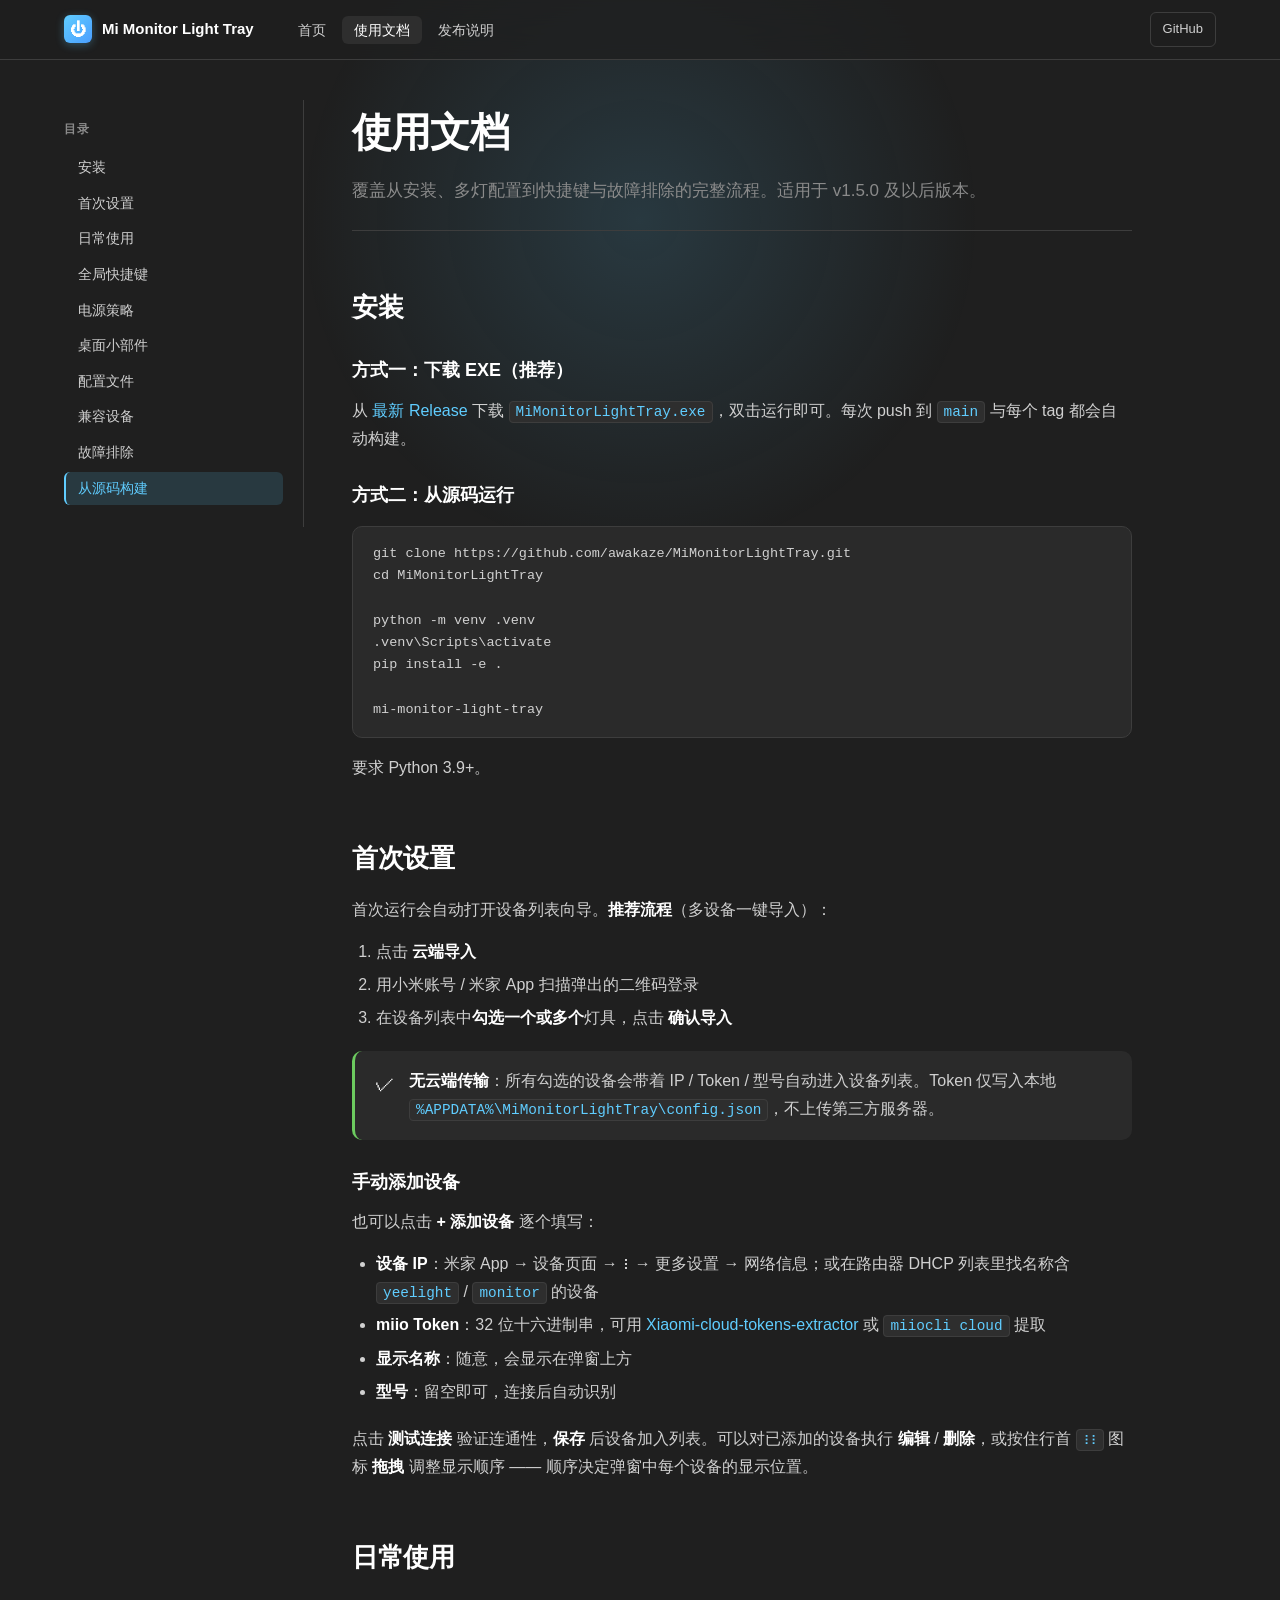
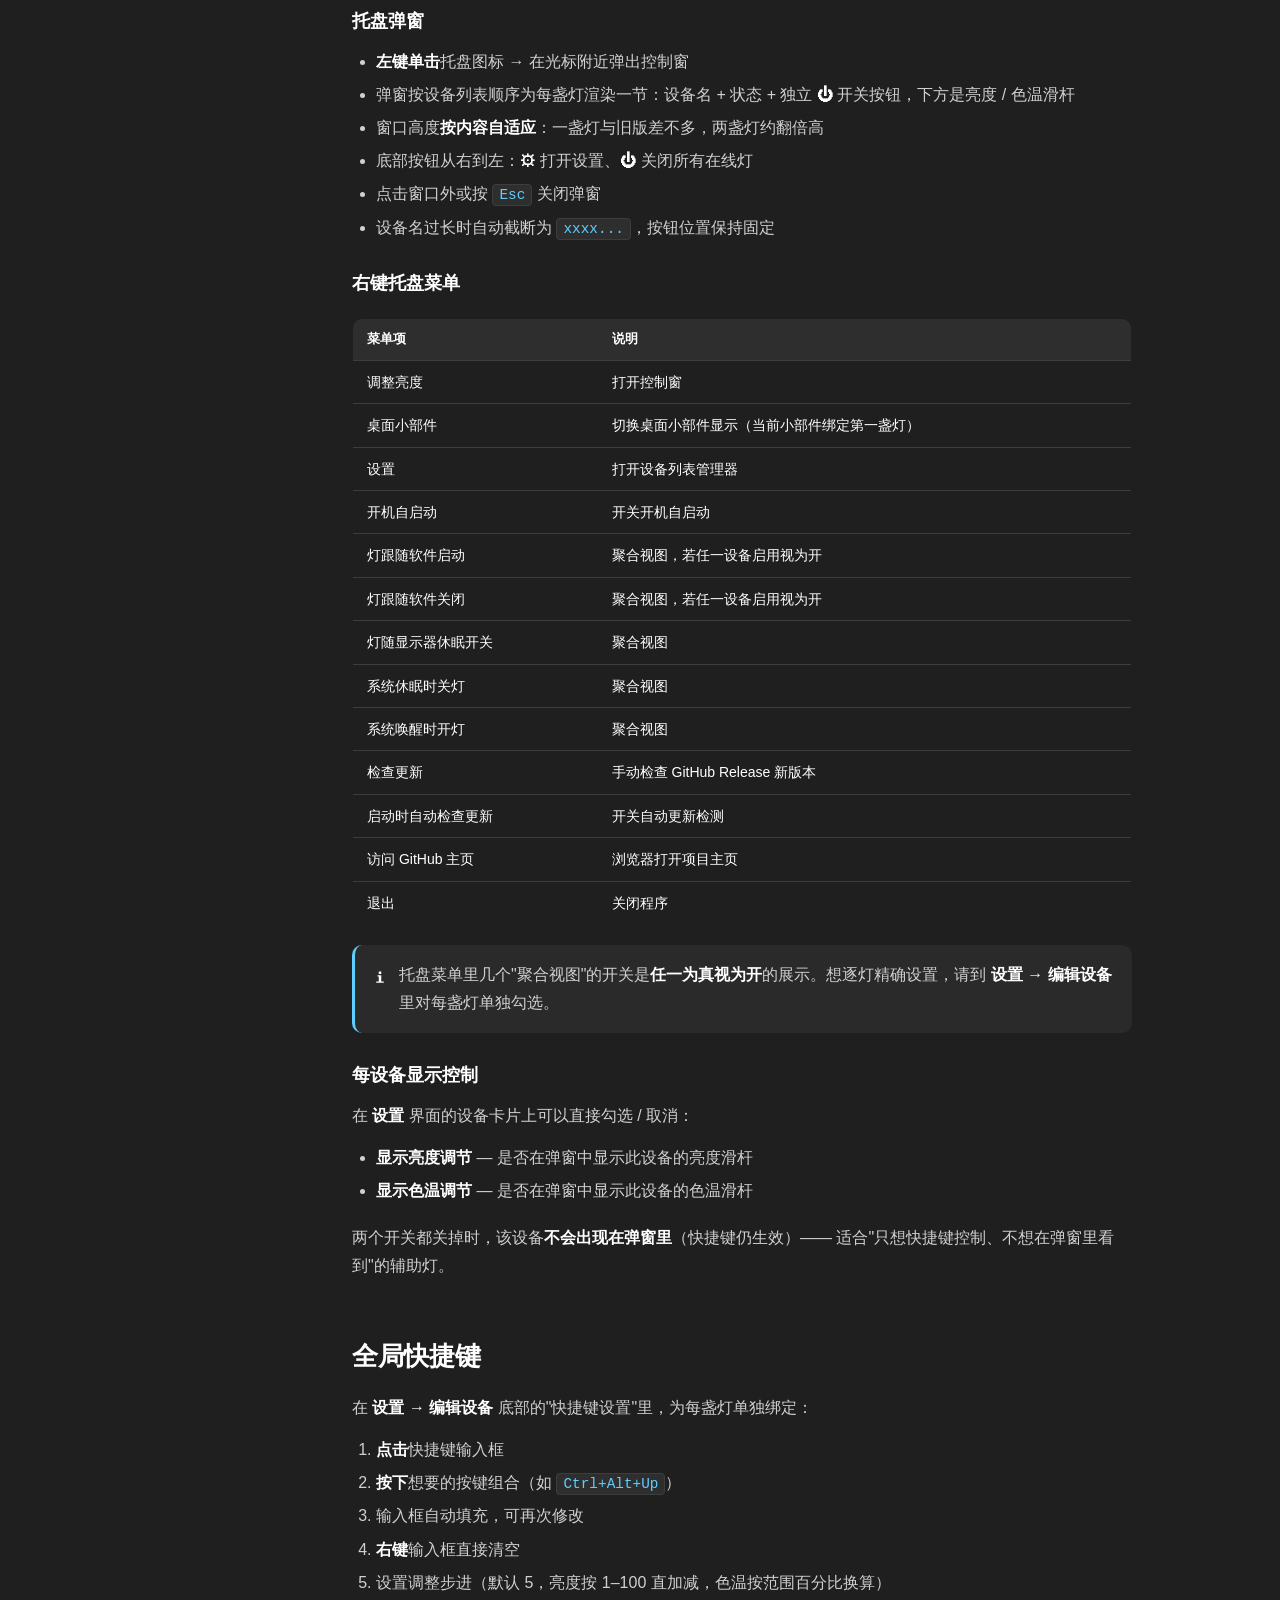
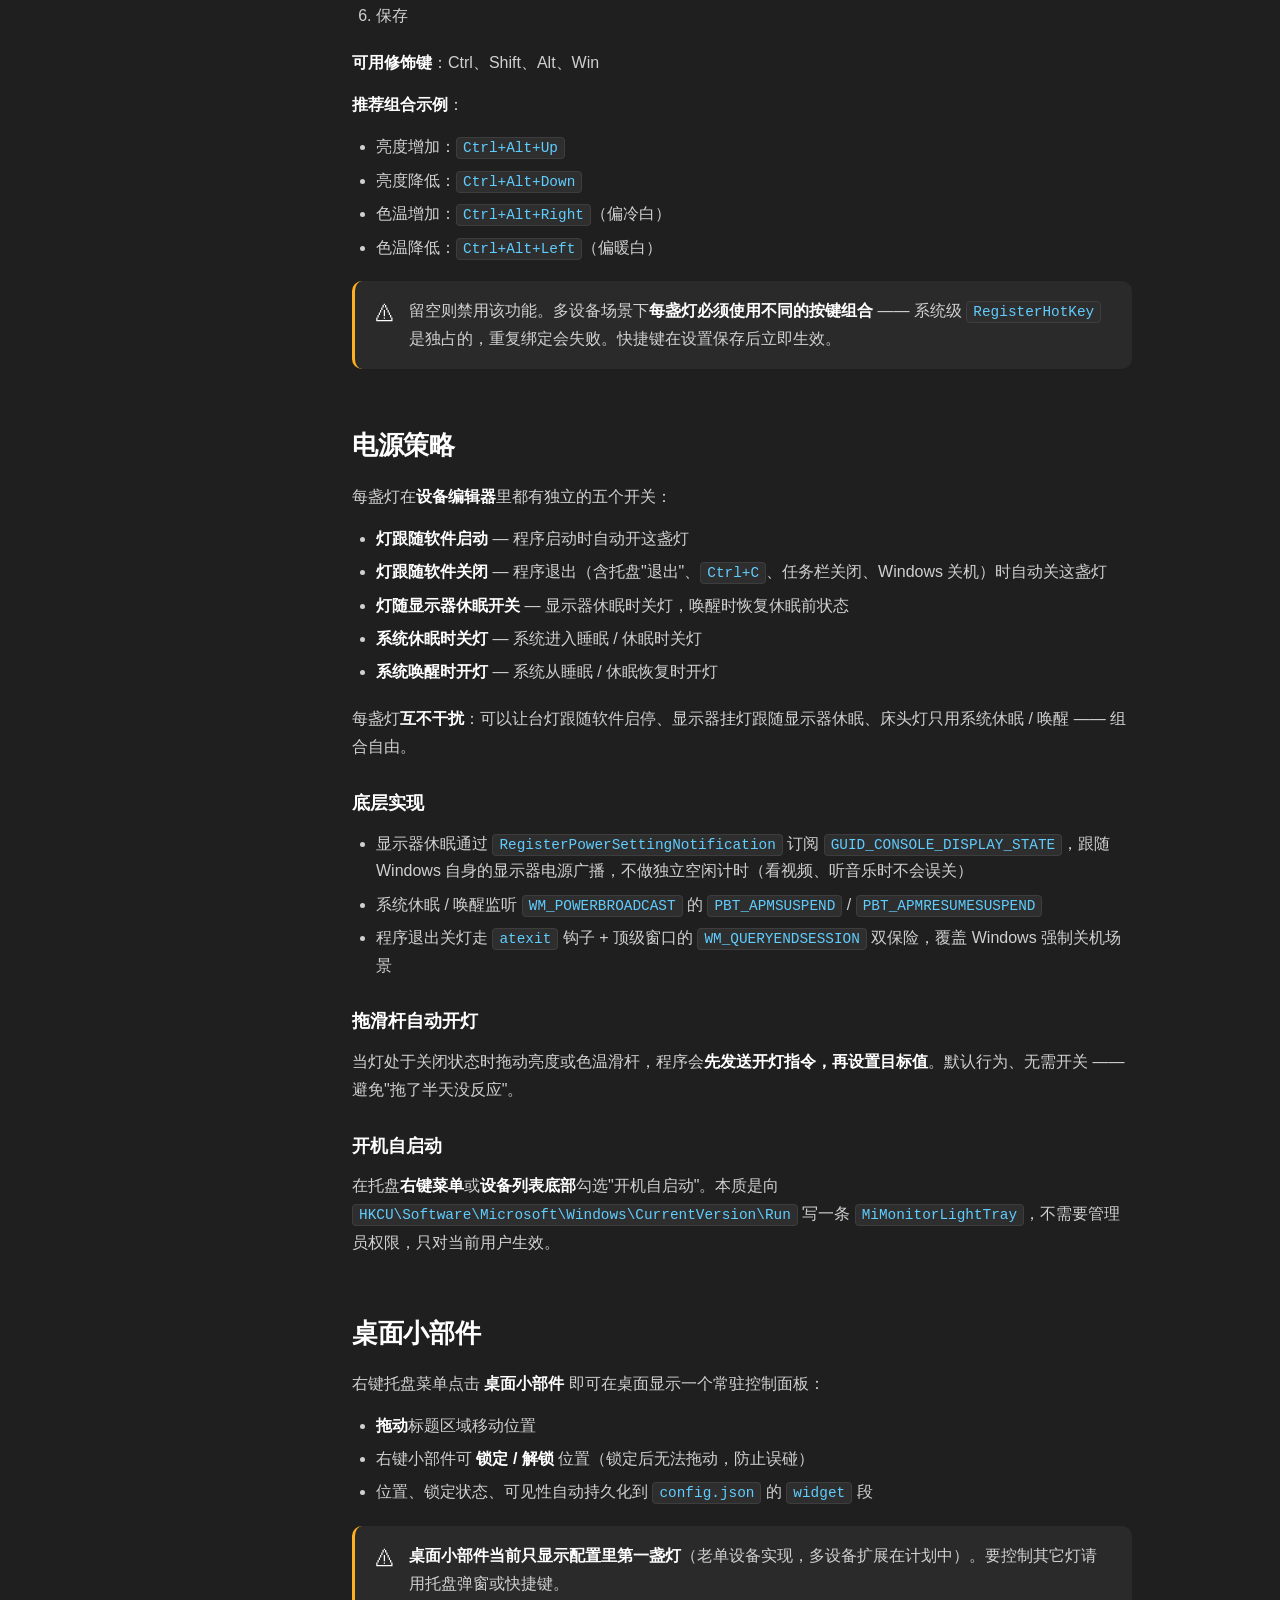
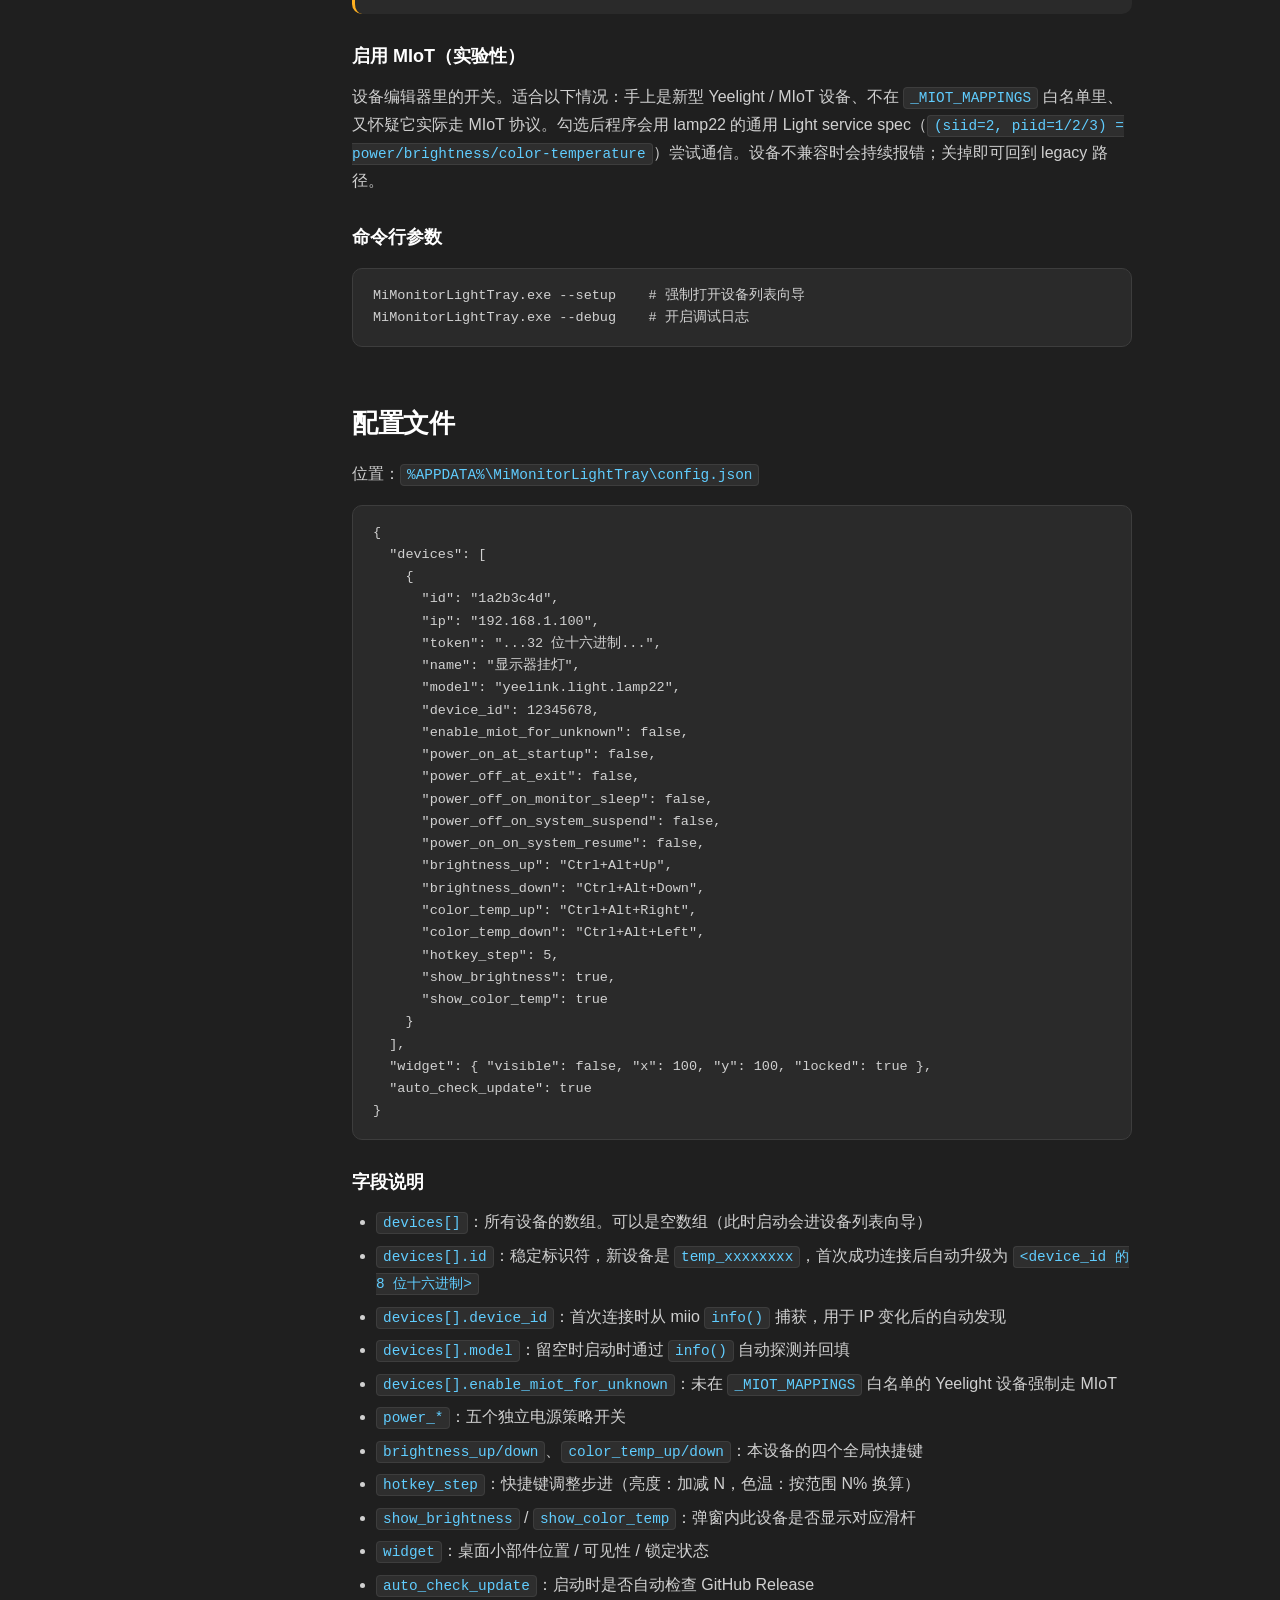
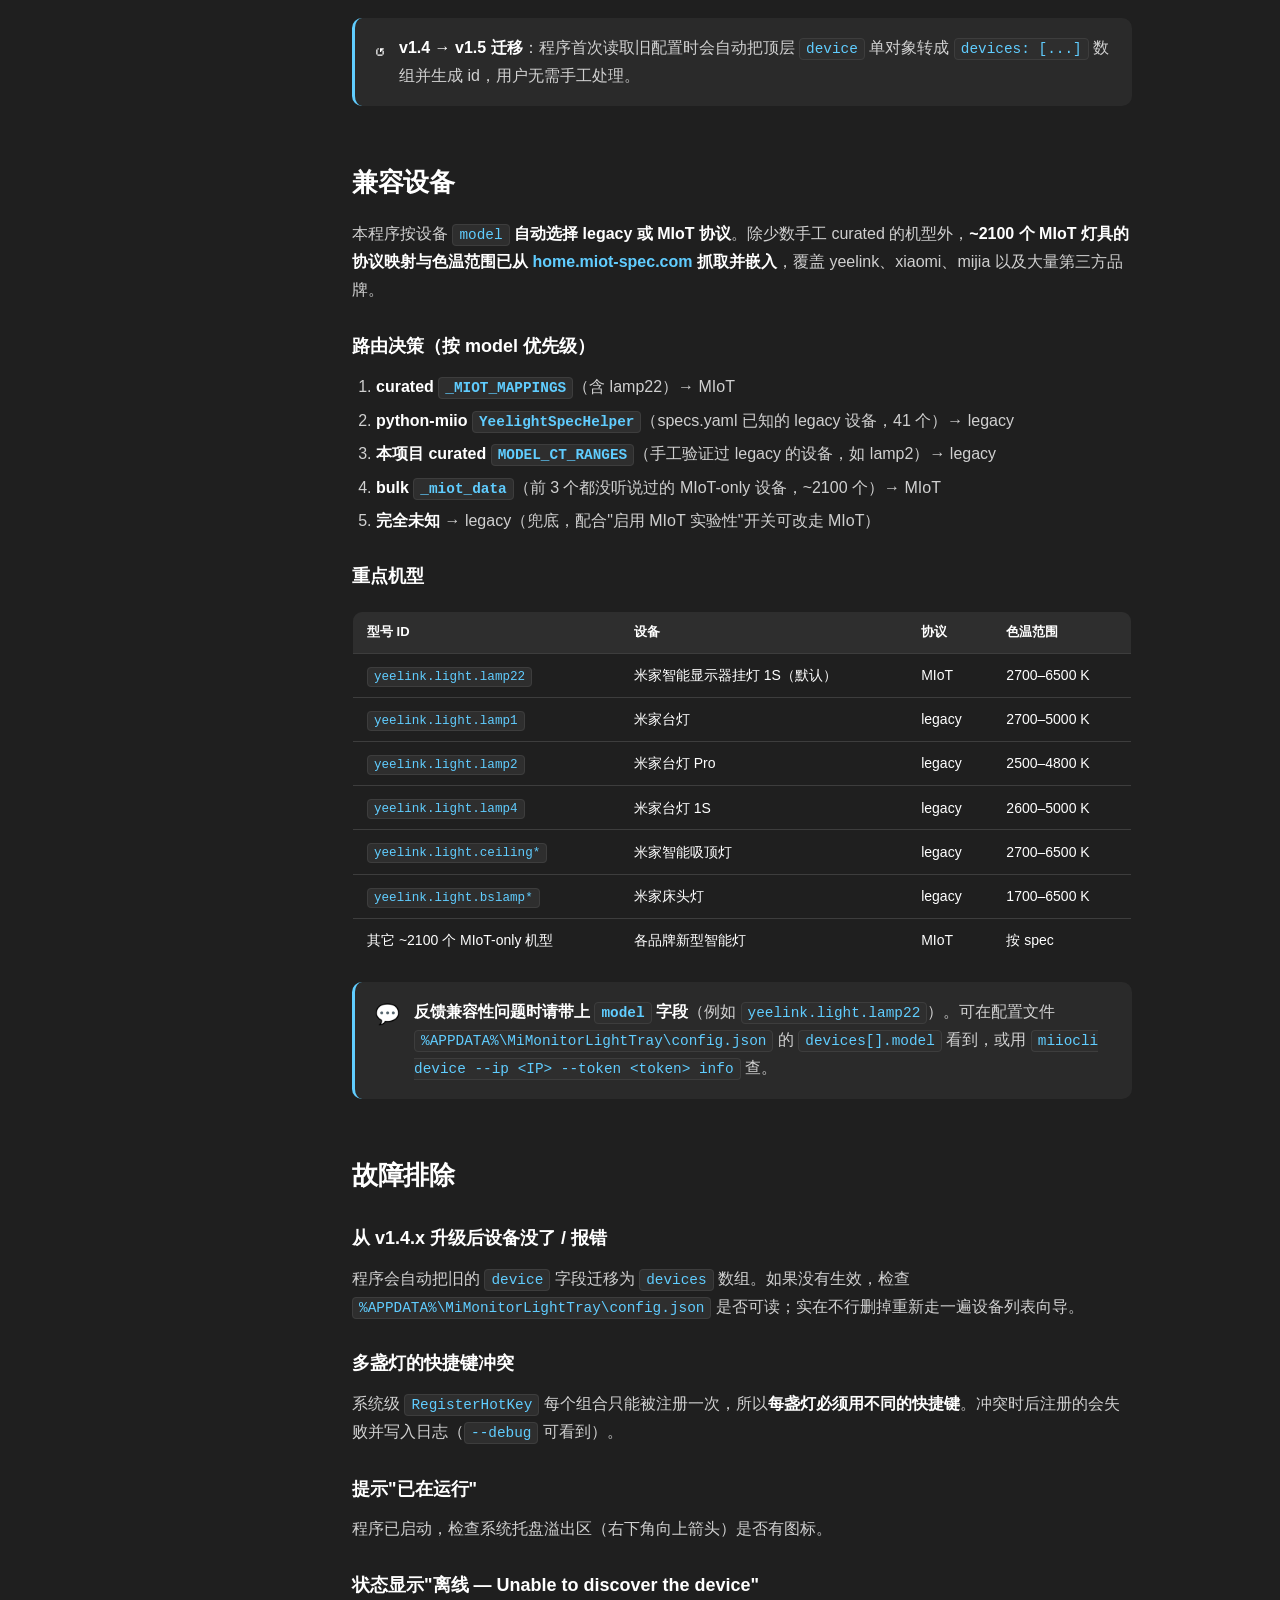
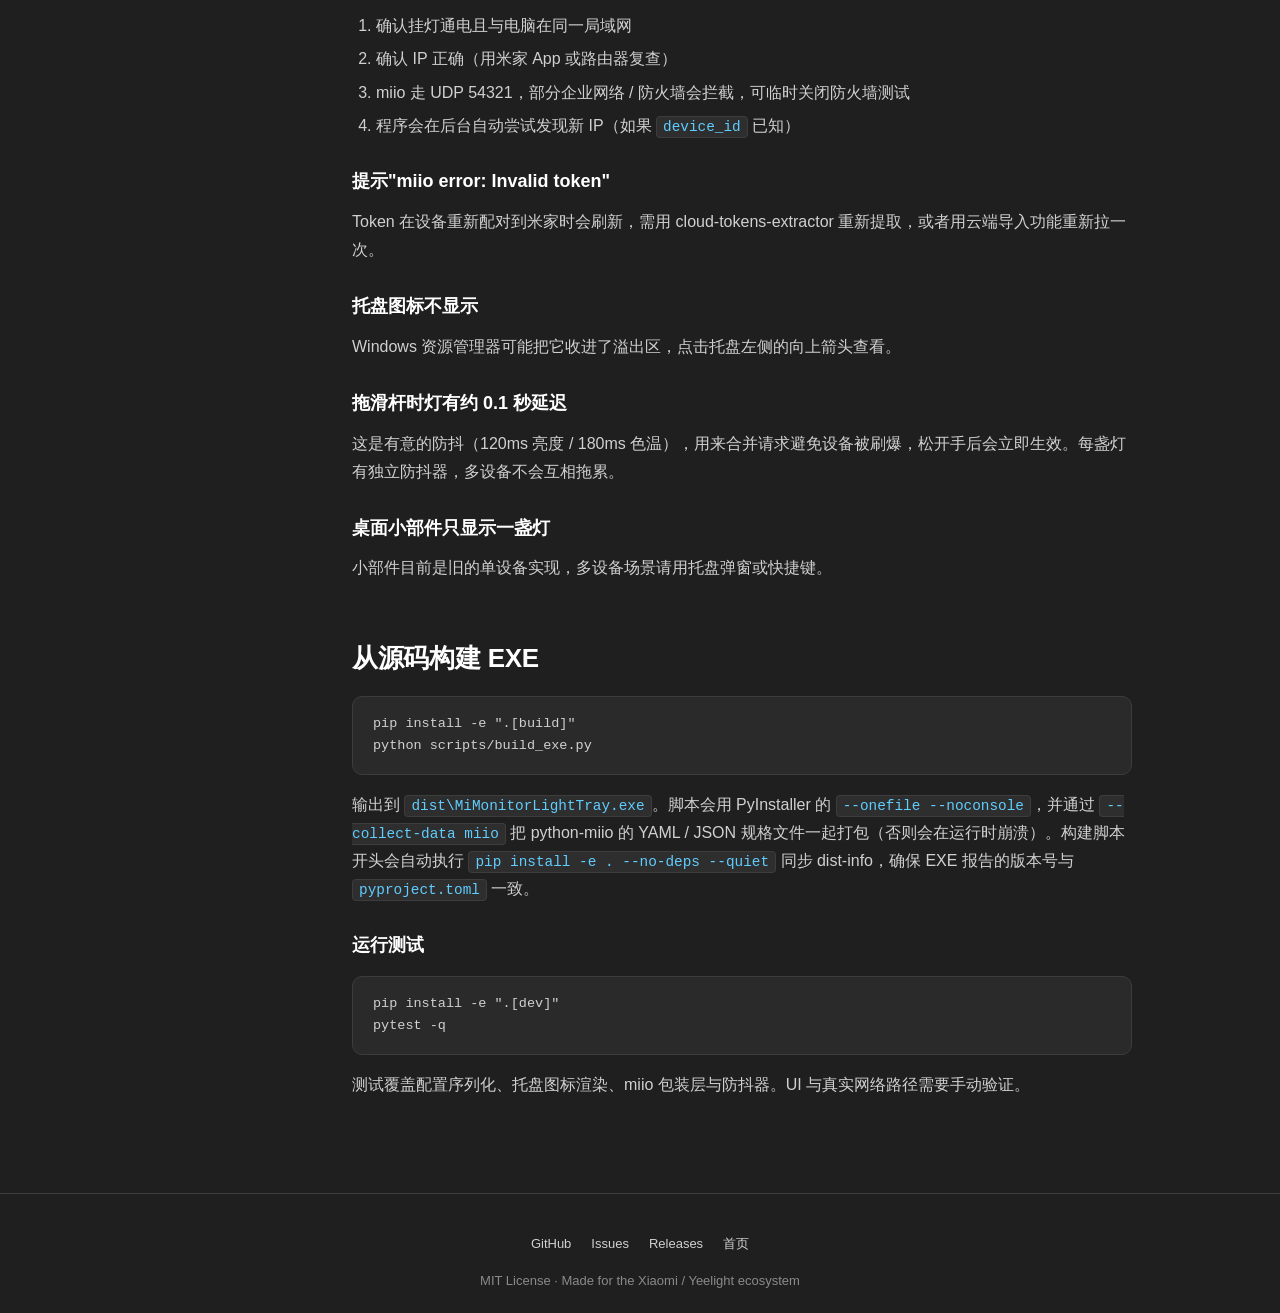
==== commit f393fcfa: "release: v1.5.2 - 稳定性修复 & GitHub 账号迁移 (Martlnez -> awakaze)" ====
--- a/docs/guide.html
+++ b/docs/guide.html
@@ -21,7 +21,7 @@
             <li><a href="guide.html">使用文档</a></li>
             <li><a href="releases.html">发布说明</a></li>
         </ul>
-        <a href="https://github.com/Martlnez/MiMonitorLightTray" class="nav-github" target="_blank" rel="noopener">GitHub</a>
+        <a href="https://github.com/awakaze/MiMonitorLightTray" class="nav-github" target="_blank" rel="noopener">GitHub</a>
     </div>
 </nav>
 
@@ -54,10 +54,10 @@
 <h2 id="安装">安装</h2>
 
 <h3>方式一：下载 EXE（推荐）</h3>
-<p>从 <a href="https://github.com/Martlnez/MiMonitorLightTray/releases/latest" target="_blank" rel="noopener">最新 Release</a> 下载 <code>MiMonitorLightTray.exe</code>，双击运行即可。每次 push 到 <code>main</code> 与每个 tag 都会自动构建。</p>
+<p>从 <a href="https://github.com/awakaze/MiMonitorLightTray/releases/latest" target="_blank" rel="noopener">最新 Release</a> 下载 <code>MiMonitorLightTray.exe</code>，双击运行即可。每次 push 到 <code>main</code> 与每个 tag 都会自动构建。</p>
 
 <h3>方式二：从源码运行</h3>
-<pre><code>git clone https://github.com/Martlnez/MiMonitorLightTray.git
+<pre><code>git clone https://github.com/awakaze/MiMonitorLightTray.git
 cd MiMonitorLightTray
 
 python -m venv .venv
@@ -355,9 +355,9 @@
 
 <footer>
     <div class="footer-links">
-        <a href="https://github.com/Martlnez/MiMonitorLightTray" target="_blank" rel="noopener">GitHub</a>
-        <a href="https://github.com/Martlnez/MiMonitorLightTray/issues" target="_blank" rel="noopener">Issues</a>
-        <a href="https://github.com/Martlnez/MiMonitorLightTray/releases" target="_blank" rel="noopener">Releases</a>
+        <a href="https://github.com/awakaze/MiMonitorLightTray" target="_blank" rel="noopener">GitHub</a>
+        <a href="https://github.com/awakaze/MiMonitorLightTray/issues" target="_blank" rel="noopener">Issues</a>
+        <a href="https://github.com/awakaze/MiMonitorLightTray/releases" target="_blank" rel="noopener">Releases</a>
         <a href="index.html">首页</a>
     </div>
     <div>MIT License · Made for the Xiaomi / Yeelight ecosystem</div>
